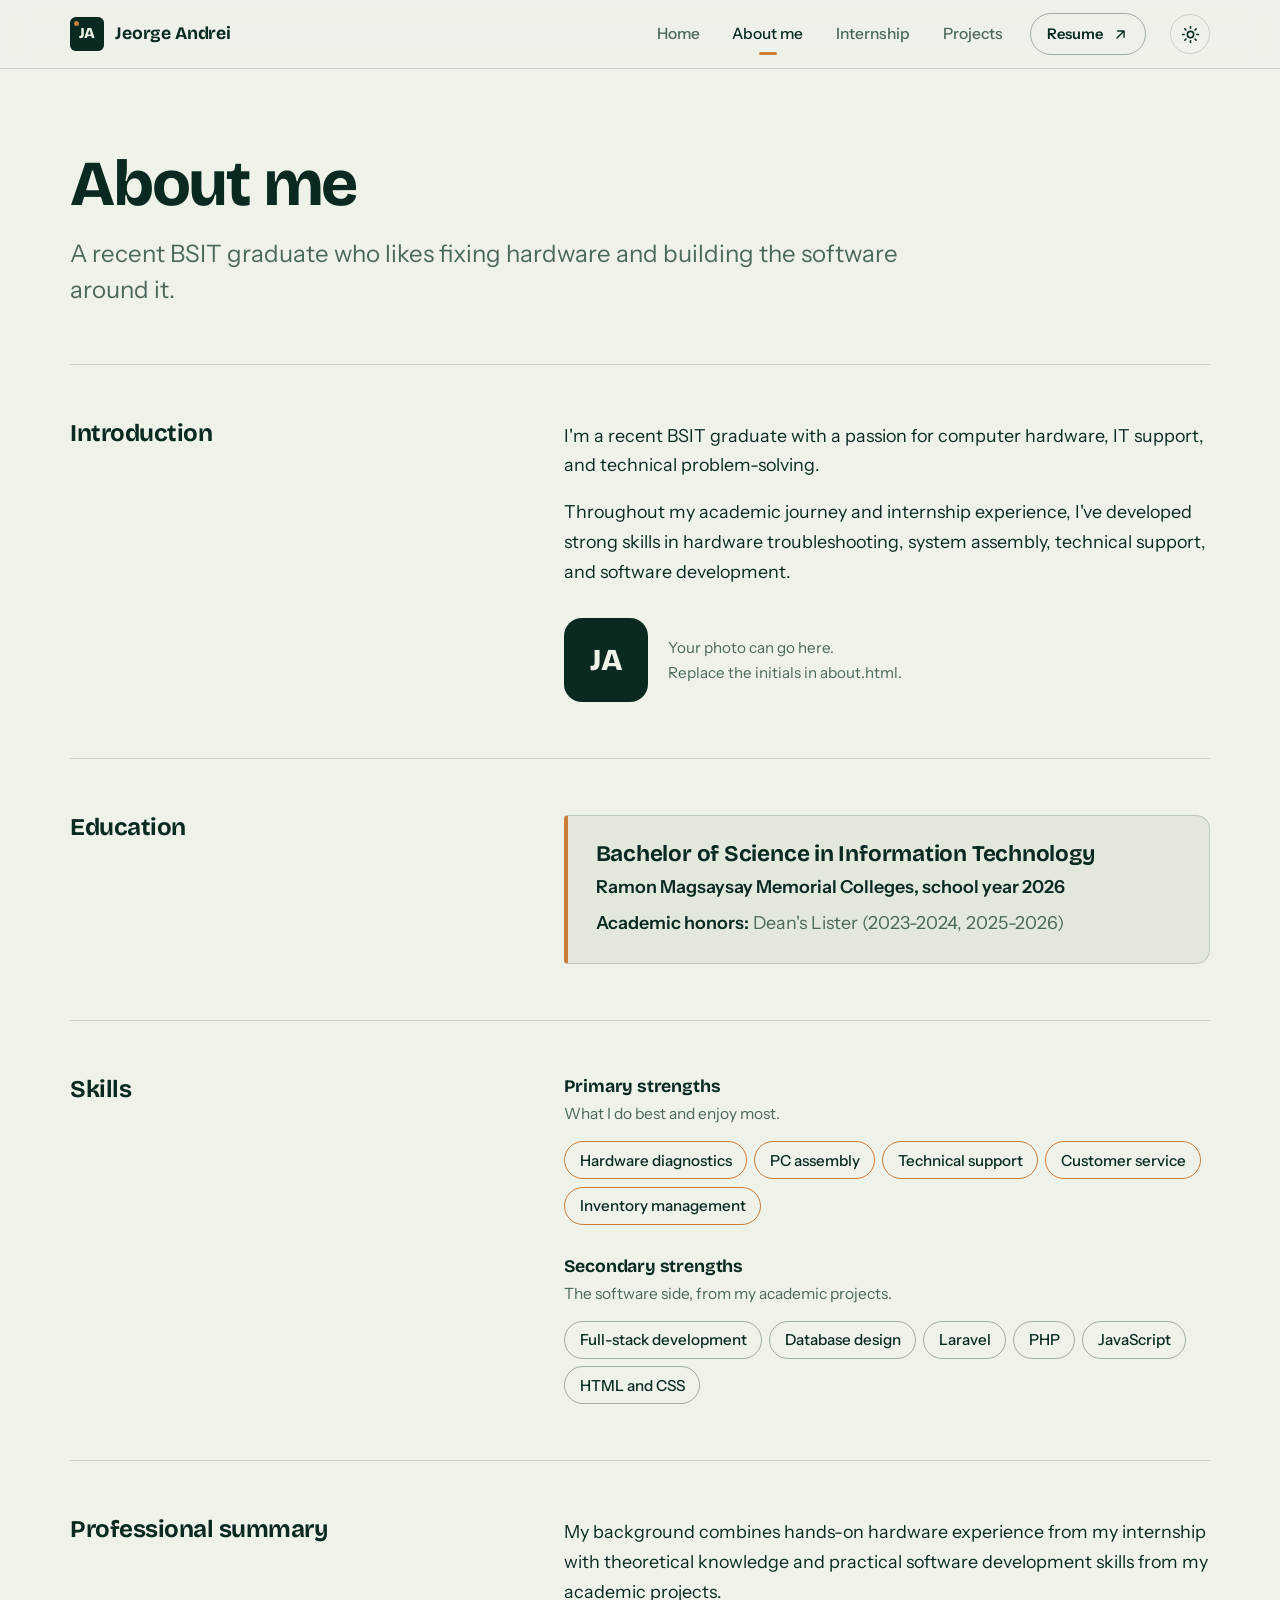
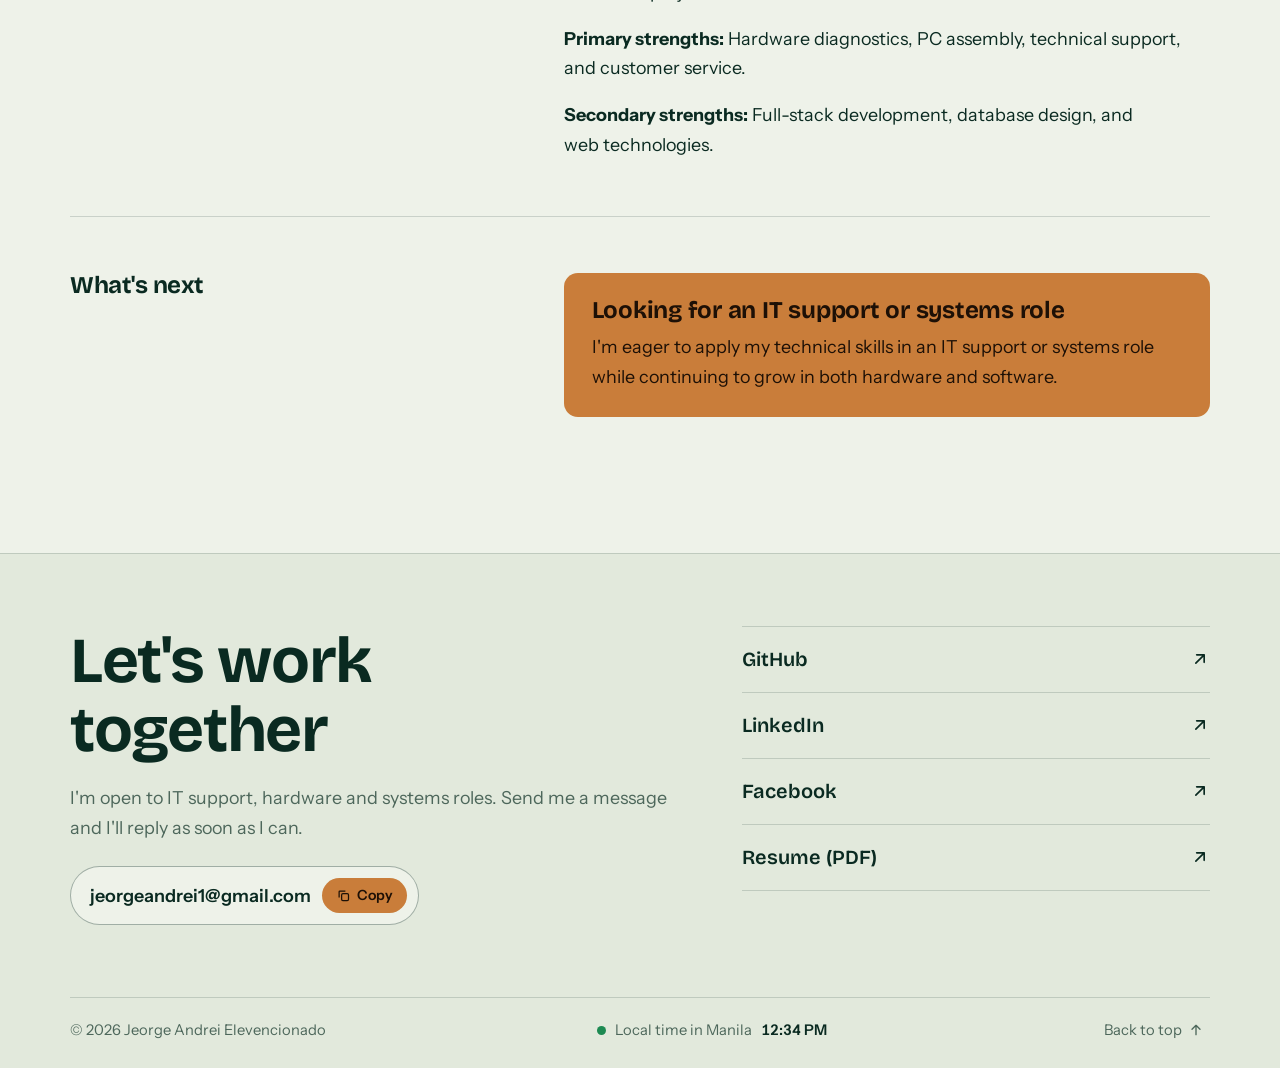
==== about.html @ d183cf79 "added contents and informations" ====
<!DOCTYPE html>
<html lang="en" data-theme="dark">
<head>
<meta charset="UTF-8">
<meta name="viewport" content="width=device-width, initial-scale=1.0">
<title>About me | Jeorge Andrei</title>
<meta name="description" content="About Jeorge Andrei: BSIT graduate, education, skills and what I am looking for next.">
<meta name="theme-color" content="#071f18">
<link rel="icon" type="image/webp" href="images/kise-pageicon.webp">
<link rel="preload" href="fonts/bricolage.woff2" as="font" type="font/woff2" crossorigin>
<link rel="preload" href="fonts/instrument.woff2" as="font" type="font/woff2" crossorigin>
<link rel="stylesheet" href="styles.css">
<script>
  /* Set the theme before first paint so there is no flash */
  (function () {
    var t = null;
    try { t = localStorage.getItem('theme'); } catch (e) {}
    if (!t) t = matchMedia('(prefers-color-scheme: light)').matches ? 'light' : 'dark';
    document.documentElement.dataset.theme = t;
    document.documentElement.classList.add('js');
  })();
</script>
</head>
<body>
<a class="skip-link" href="#main">Skip to content</a>
<svg width="0" height="0" style="position:absolute" aria-hidden="true" focusable="false"><defs>
<symbol id="i-arrow" viewBox="0 0 24 24" fill="none" stroke="currentColor" stroke-width="2" stroke-linecap="round" stroke-linejoin="round"><path d="M5 12h14M13 6l6 6-6 6"/></symbol>
<symbol id="i-close" viewBox="0 0 24 24" fill="none" stroke="currentColor" stroke-width="2" stroke-linecap="round"><path d="M6 6l12 12M18 6L6 18"/></symbol>
<symbol id="i-sun" viewBox="0 0 24 24" fill="none" stroke="currentColor" stroke-width="2" stroke-linecap="round"><circle cx="12" cy="12" r="4"/><path d="M12 2v2M12 20v2M2 12h2M20 12h2M4.9 4.9l1.4 1.4M17.7 17.7l1.4 1.4M4.9 19.1l1.4-1.4M17.7 6.3l1.4-1.4"/></symbol>
<symbol id="i-moon" viewBox="0 0 24 24" fill="none" stroke="currentColor" stroke-width="2" stroke-linecap="round" stroke-linejoin="round"><path d="M20 14.5A8 8 0 0 1 9.5 4a8 8 0 1 0 10.5 10.5z"/></symbol>
<symbol id="i-menu" viewBox="0 0 24 24" fill="none" stroke="currentColor" stroke-width="2" stroke-linecap="round"><path d="M4 8h16M4 16h16"/></symbol>
<symbol id="i-play" viewBox="0 0 24 24"><path d="M8 5v14l11-7z" fill="currentColor"/></symbol>
<symbol id="i-camera" viewBox="0 0 24 24" fill="none" stroke="currentColor" stroke-width="2" stroke-linejoin="round"><path d="M4 8h3l2-3h6l2 3h3v11H4z"/><circle cx="12" cy="13.5" r="3.5"/></symbol>
<symbol id="i-pen" viewBox="0 0 24 24" fill="none" stroke="currentColor" stroke-width="2" stroke-linecap="round" stroke-linejoin="round"><path d="M4 20l1-4L16 5l3 3L8 19z"/><path d="M14 7l3 3"/></symbol>
<symbol id="i-shapes" viewBox="0 0 24 24" fill="none" stroke="currentColor" stroke-width="2" stroke-linejoin="round"><rect x="3" y="3" width="8" height="8" rx="1"/><circle cx="17" cy="7" r="4"/><path d="M12 21l4.5-8 4.5 8z"/></symbol>
<symbol id="i-copy" viewBox="0 0 24 24" fill="none" stroke="currentColor" stroke-width="2" stroke-linejoin="round"><rect x="9" y="9" width="11" height="11" rx="2"/><path d="M5 15V6a1 1 0 0 1 1-1h9"/></symbol>
<symbol id="i-info" viewBox="0 0 24 24" fill="none" stroke="currentColor" stroke-width="2" stroke-linecap="round"><circle cx="12" cy="12" r="9"/><path d="M12 11v5M12 8h.01"/></symbol>
<symbol id="i-ext" viewBox="0 0 24 24" fill="none" stroke="currentColor" stroke-width="2" stroke-linecap="round" stroke-linejoin="round"><path d="M7 17L17 7M8 7h9v9"/></symbol>
</defs></svg>
<header class="site-header">
  <div class="wrap">
    <a class="brand" href="index.php" aria-label="Jeorge Andrei, home"><span class="brand-mark">JA</span><span>Jeorge Andrei</span></a>
    <nav class="nav" id="site-nav" aria-label="Main">
      <a href="index.php">Home</a><a href="about.html" aria-current="page">About me</a><a href="internship.html">Internship</a><a href="projects.html">Projects</a>
      <a class="btn btn-ghost btn-sm" href="ELEVENCIONADO_JEORGE_ANDREI_RESUME.pdf" target="_blank" rel="noopener">Resume <svg class="i" aria-hidden="true"><use href="#i-ext"/></svg></a>
    </nav>
    <div class="header-tools">
      <button class="icon-btn theme-toggle" type="button" aria-label="Switch theme"><svg class="i i-sun" aria-hidden="true"><use href="#i-sun"/></svg><svg class="i i-moon" aria-hidden="true"><use href="#i-moon"/></svg></button>
      <button class="icon-btn menu-toggle" type="button" aria-expanded="false" aria-controls="site-nav" aria-label="Open menu"><svg class="i" aria-hidden="true"><use href="#i-menu"/></svg></button>
    </div>
  </div>
  <div class="progress" aria-hidden="true"></div>
</header>
<main id="main">
<section class="page-head"><div class="wrap">
  <h1>About me</h1>
  <p class="lede">A recent BSIT graduate who likes fixing hardware and building the software around it.</p>
</div></section>
<div class="wrap">
  <section class="split">
    <h2>Introduction</h2>
    <div class="prose">
      <p>I'm a recent BSIT graduate with a passion for computer hardware, IT support, and technical problem-solving.</p>
      <p>Throughout my academic journey and internship experience, I've developed strong skills in hardware troubleshooting, system assembly, technical support, and software development.</p>
      <div class="avatar-row">
        <!-- TODO: add your photo: put it in images/ and replace the JA with <img src="images/your-photo.jpg" alt="Jeorge Andrei"> -->
        <div class="avatar" aria-hidden="true">JA</div>
        <p>Your photo can go here.<br>Replace the initials in about.html.</p>
      </div>
    </div>
  </section>
  <section class="split">
    <h2>Education</h2>
    <div class="edu" data-reveal>
      <h3>Bachelor of Science in Information Technology</h3>
      <p class="where">Ramon Magsaysay Memorial Colleges, school year 2026</p>
      <p class="honors"><strong>Academic honors:</strong> Dean's Lister (2023-2024, 2025-2026)</p>
    </div>
  </section>
  <section class="split">
    <h2>Skills</h2>
    <div class="skill-groups">
      <div class="skill-group primary"><h3>Primary strengths</h3><p>What I do best and enjoy most.</p><div class="tags"><span class="tag">Hardware diagnostics</span><span class="tag">PC assembly</span><span class="tag">Technical support</span><span class="tag">Customer service</span><span class="tag">Inventory management</span></div></div>
      <div class="skill-group"><h3>Secondary strengths</h3><p>The software side, from my academic projects.</p><div class="tags"><span class="tag">Full-stack development</span><span class="tag">Database design</span><span class="tag">Laravel</span><span class="tag">PHP</span><span class="tag">JavaScript</span><span class="tag">HTML and CSS</span></div></div>
    </div>
  </section>
  <section class="split">
    <h2>Professional summary</h2>
    <div class="prose">
      <p>My background combines hands-on hardware experience from my internship with theoretical knowledge and practical software development skills from my academic projects.</p>
      <p><strong>Primary strengths:</strong> Hardware diagnostics, PC assembly, technical support, and customer service.</p>
      <p><strong>Secondary strengths:</strong> Full-stack development, database design, and web technologies.</p>
    </div>
  </section>
  <section class="split">
    <h2>What's next</h2>
    <div class="looking" data-reveal>
      <h3>Looking for an IT support or systems role</h3>
      <p>I'm eager to apply my technical skills in an IT support or systems role while continuing to grow in both hardware and software.</p>
    </div>
  </section>
</div>
</main>
<footer class="site-footer">
  <div class="wrap">
    <div class="footer-main">
      <div>
        <h2>Let's work together</h2>
        <p>I'm open to IT support, hardware and systems roles. Send me a message and I'll reply as soon as I can.</p>
        <div class="email-row">
          <!-- TODO: replace both copies of the email below with your real address -->
          <span class="email-chip"><a href="mailto:jeorgeandrei1@gmail.com" style="text-decoration:none">jeorgeandrei1@gmail.com</a>
            <button type="button" data-copy="your.email@example.com" aria-label="Copy email address"><svg class="i" aria-hidden="true"><use href="#i-copy"/></svg><span>Copy</span></button></span>
        </div>
      </div>
      <div class="footer-links">
        <!-- TODO: replace each # with your real profile link -->
        <a href="https://github.com/esik11/" target="_blank" rel="noopener">GitHub <svg class="i" aria-hidden="true"><use href="#i-ext"/></svg></a>
        <a href="https://www.linkedin.com/" target="_blank" rel="noopener">LinkedIn <svg class="i" aria-hidden="true"><use href="#i-ext"/></svg></a>
        <a href="https://www.facebook.com/jeorge666/" target="_blank" rel="noopener">Facebook <svg class="i" aria-hidden="true"><use href="#i-ext"/></svg></a>
        <a href="ELEVENCIONADO_JEORGE_ANDREI_RESUME.pdf" target="_blank" rel="noopener">Resume (PDF) <svg class="i" aria-hidden="true"><use href="#i-ext"/></svg></a>
      </div>
    </div>
    <div class="footer-bar">
      <span>&copy; 2026 Jeorge Andrei Elevencionado</span>
      <span class="clock"><span class="pulse" aria-hidden="true"></span>Local time in Manila <b data-clock>--:--</b></span>
      <button class="to-top" type="button" data-to-top>Back to top <svg class="i" aria-hidden="true"><use href="#i-arrow"/></svg></button>
    </div>
  </div>
</footer>
<button class="icon-btn fab" type="button" data-to-top aria-label="Back to top"><svg class="i" aria-hidden="true"><use href="#i-arrow"/></svg></button>
<script src="script.js"></script>
</body>
</html>
---- styles.css ----
/* ==========================================================================
   Jeorge Andrei — Portfolio
   Theme: a circuit board. Solder-mask green, copper traces, silkscreen white.
   Edit the colors in the :root blocks below to re-skin the whole site.
   ========================================================================== */

@font-face {
  font-family: "Bricolage";
  src: url("fonts/bricolage.woff2") format("woff2");
  font-weight: 200 800;
  font-display: swap;
}
@font-face {
  font-family: "Instrument";
  src: url("fonts/instrument.woff2") format("woff2");
  font-weight: 400 700;
  font-style: normal;
  font-display: swap;
}
@font-face {
  font-family: "Instrument";
  src: url("fonts/instrument-italic.woff2") format("woff2");
  font-weight: 400 700;
  font-style: italic;
  font-display: swap;
}

/* ---------- Tokens ---------- */
:root {
  /* Dark board (default) */
  --bg: #071f18;
  --bg-2: #0c2b22;
  --bg-3: #113628;
  --ink: #edf1e8;
  --muted: #9bb3a6;
  --line: rgba(237, 241, 232, 0.14);
  --line-strong: rgba(237, 241, 232, 0.28);
  --copper: #e39a58;          /* accent fills, borders, big text */
  --copper-text: #efab72;     /* accent used as small text */
  --copper-ink: #1d1006;      /* text on top of copper */
  --trace: #2c7a60;
  --chip: #031610;
  --chip-ink: #edf1e8;
  --ok: #6fe3a0;
  --shadow: 0 24px 60px -24px rgba(0, 0, 0, 0.6);

  --font-display: "Bricolage", "Avenir Next", "Segoe UI", system-ui, sans-serif;
  --font-body: "Instrument", "Avenir Next", "Segoe UI", system-ui, sans-serif;

  --step--1: clamp(0.82rem, 0.8rem + 0.1vw, 0.9rem);
  --step-0: clamp(1.02rem, 1rem + 0.15vw, 1.12rem);
  --step-1: clamp(1.25rem, 1.15rem + 0.5vw, 1.5rem);
  --step-2: clamp(1.7rem, 1.4rem + 1.4vw, 2.6rem);
  --step-3: clamp(2.2rem, 1.6rem + 3vw, 4rem);
  --step-4: clamp(2.8rem, 1.6rem + 5.6vw, 5.8rem);

  --wrap: 1140px;
  --gutter: clamp(1.1rem, 4vw, 2rem);
  --header-h: 68px;
  color-scheme: dark;
}

:root[data-theme="light"] {
  --bg: #eef2e9;
  --bg-2: #e2e9dc;
  --bg-3: #d5dfcd;
  --ink: #0a2a21;
  --muted: #4d675b;
  --line: rgba(10, 42, 33, 0.16);
  --line-strong: rgba(10, 42, 33, 0.34);
  --copper: #c97d3a;
  --copper-text: #96521a;
  --copper-ink: #1d1006;
  --trace: #7ba693;
  --chip: #0a2a21;
  --chip-ink: #eef2e9;
  --ok: #1d8a52;
  --shadow: 0 24px 50px -28px rgba(10, 42, 33, 0.45);
  color-scheme: light;
}

/* ---------- Base ---------- */
*, *::before, *::after { box-sizing: border-box; }
* { margin: 0; }
html { scroll-behavior: smooth; scroll-padding-top: calc(var(--header-h) + 56px); -webkit-text-size-adjust: 100%; }
body {
  font-family: var(--font-body);
  font-size: var(--step-0);
  line-height: 1.65;
  color: var(--ink);
  background: var(--bg);
  min-height: 100vh;
  display: flex;
  flex-direction: column;
  overflow-x: hidden;
  text-rendering: optimizeLegibility;
}
main { flex: 1; }
img, svg { display: block; max-width: 100%; }
a { color: inherit; }
button { font: inherit; color: inherit; cursor: pointer; }
ul { padding: 0; list-style: none; }
::selection { background: var(--copper); color: var(--copper-ink); }

:focus-visible { outline: 2px solid var(--copper); outline-offset: 3px; border-radius: 4px; }

.skip-link {
  position: absolute; left: 1rem; top: -4rem; z-index: 200;
  background: var(--copper); color: var(--copper-ink);
  padding: 0.6rem 1rem; border-radius: 6px; font-weight: 600; text-decoration: none;
  transition: top 0.2s;
}
.skip-link:focus { top: 1rem; }

.wrap { width: min(100% - 2 * var(--gutter), var(--wrap)); margin-inline: auto; }

h1, h2, h3, h4 { font-family: var(--font-display); line-height: 1.08; letter-spacing: -0.02em; font-weight: 700; text-wrap: balance; }
h1 { font-size: var(--step-4); letter-spacing: -0.035em; font-weight: 750; }
h2 { font-size: var(--step-2); }
h3 { font-size: var(--step-1); letter-spacing: -0.01em; }
p { text-wrap: pretty; max-width: 66ch; }
.muted { color: var(--muted); }
.lede { font-size: var(--step-1); line-height: 1.5; color: var(--ink); max-width: 36em; }

/* Cross-page transitions (supported browsers only; others just navigate) */
@view-transition { navigation: auto; }
::view-transition-old(root) { animation: 180ms ease-out both vt-out; }
::view-transition-new(root) { animation: 280ms ease-out both vt-in; }
@keyframes vt-out { to { opacity: 0; } }
@keyframes vt-in { from { opacity: 0; } }

/* ---------- Header ---------- */
.site-header {
  position: sticky; top: 0; z-index: 100;
  background: color-mix(in srgb, var(--bg) 86%, transparent);
  backdrop-filter: blur(14px) saturate(1.2);
  -webkit-backdrop-filter: blur(14px) saturate(1.2);
  border-bottom: 1px solid var(--line);
}
.site-header .wrap { display: flex; align-items: center; gap: 1.5rem; height: var(--header-h); }

.brand { display: flex; align-items: center; gap: 0.7rem; text-decoration: none; font-family: var(--font-display); font-weight: 700; font-size: 1.1rem; letter-spacing: -0.01em; }
.brand-mark {
  width: 34px; height: 34px; display: grid; place-items: center;
  background: var(--chip); color: var(--chip-ink);
  border-radius: 6px; font-size: 0.95rem; font-weight: 800; position: relative;
  box-shadow: inset 0 0 0 1px var(--line-strong);
}
.brand-mark::before { /* pin-1 marker */
  content: ""; position: absolute; top: 4px; left: 4px; width: 5px; height: 5px; border-radius: 50%; background: var(--copper);
}

.nav { margin-left: auto; display: flex; align-items: center; gap: 0.35rem; }
.nav a:not(.btn) {
  position: relative; text-decoration: none; padding: 0.5rem 0.85rem; border-radius: 999px;
  font-size: 0.97rem; font-weight: 500; color: var(--muted); transition: color 0.2s, background 0.2s;
}
.nav a:not(.btn):hover { color: var(--ink); background: var(--bg-2); }
.nav a[aria-current="page"] { color: var(--ink); }
.nav a[aria-current="page"]::before {
  content: ""; position: absolute; left: 50%; bottom: 0; width: 18px; height: 3px; transform: translateX(-50%);
  background: var(--copper); border-radius: 3px;
}
.nav .btn { margin-left: 0.5rem; }

.header-tools { display: flex; align-items: center; gap: 0.4rem; }
.icon-btn {
  width: 40px; height: 40px; display: grid; place-items: center;
  background: transparent; border: 1px solid var(--line); border-radius: 50%;
  transition: border-color 0.2s, background 0.2s;
}
.icon-btn:hover { border-color: var(--copper); background: var(--bg-2); }
.icon-btn svg { width: 19px; height: 19px; }
.theme-toggle .i-sun { display: none; }
:root[data-theme="light"] .theme-toggle .i-sun { display: block; }
:root[data-theme="light"] .theme-toggle .i-moon { display: none; }
.menu-toggle { display: none; }

.progress {
  position: absolute; left: 0; bottom: -1px; height: 2px; width: 100%;
  background: var(--copper); transform-origin: left; transform: scaleX(0);
}

/* ---------- Buttons ---------- */
.btn {
  display: inline-flex; align-items: center; justify-content: center; gap: 0.55rem;
  padding: 0.8rem 1.35rem; border-radius: 999px; text-decoration: none;
  font-weight: 600; font-size: 0.98rem; border: 1px solid transparent;
  transition: transform 0.2s, background 0.2s, color 0.2s, border-color 0.2s;
  position: relative; overflow: hidden;
}
.btn svg { width: 17px; height: 17px; transition: transform 0.25s; }
.btn:hover svg.i-go { transform: translateX(3px); }
.btn-primary { background: var(--copper); color: var(--copper-ink); }
.btn-primary:hover { background: color-mix(in srgb, var(--copper) 86%, white); transform: translateY(-2px); }
.btn-ghost { border-color: var(--line-strong); background: transparent; }
.btn-ghost:hover { border-color: var(--copper); background: var(--bg-2); transform: translateY(-2px); }
.btn-sm { padding: 0.5rem 1rem; font-size: 0.92rem; }
.btn .ripple { position: absolute; border-radius: 50%; background: currentColor; opacity: 0.25; transform: scale(0); animation: ripple 0.6s ease-out; pointer-events: none; }
@keyframes ripple { to { transform: scale(4); opacity: 0; } }

/* ---------- Tags / chips ---------- */
.tags { display: flex; flex-wrap: wrap; gap: 0.45rem; }
.tag {
  font-size: 0.85rem; font-weight: 500; padding: 0.22rem 0.7rem; border-radius: 999px;
  border: 1px solid var(--line-strong); color: var(--ink); background: transparent;
}

/* ---------- Hero ---------- */
.hero { padding: clamp(2.5rem, 7vw, 5.5rem) 0 clamp(2rem, 5vw, 3.5rem); position: relative; }
.hero .wrap { display: grid; grid-template-columns: minmax(0, 1.08fr) minmax(0, 1fr); gap: clamp(1.5rem, 4vw, 4rem); align-items: center; }
.status {
  display: inline-flex; align-items: center; gap: 0.6rem; padding: 0.35rem 0.9rem 0.35rem 0.7rem;
  border: 1px solid var(--line-strong); border-radius: 999px; font-size: 0.92rem; margin-bottom: 1.6rem;
}
.pulse { width: 9px; height: 9px; border-radius: 50%; background: var(--ok); position: relative; }
.pulse::after { content: ""; position: absolute; inset: -5px; border-radius: 50%; border: 2px solid var(--ok); opacity: 0; animation: pulse 2.2s ease-out infinite; }
@keyframes pulse { 0% { transform: scale(0.4); opacity: 0.9; } 100% { transform: scale(1.3); opacity: 0; } }

.hero h1 { margin-bottom: 1.4rem; }
.hero h1 .soft { color: var(--muted); }
.hero .lede { margin-bottom: 2rem; }
.hero-actions { display: flex; flex-wrap: wrap; gap: 0.75rem; }

/* Board illustration */
.board { position: relative; }
.board svg { width: 100%; height: auto; overflow: visible; }
.board .trace { fill: none; stroke: var(--trace); stroke-width: 2.5; stroke-linecap: round; stroke-linejoin: round; }
.board .trace.live { stroke: var(--copper); stroke-width: 2.5; stroke-dasharray: 1; stroke-dashoffset: 1; animation: draw 1.4s cubic-bezier(.6,.05,.2,1) forwards; }
.board .trace.dim { opacity: 0.55; stroke-dasharray: 1; stroke-dashoffset: 1; animation: draw 1.6s ease-out 0.3s forwards; }
.board .via { fill: var(--bg); stroke: var(--copper); stroke-width: 2.5; }
.board .via.dim { stroke: var(--trace); }
.board .pad rect { fill: var(--bg-2); stroke: var(--copper); stroke-width: 1.5; }
.board .pad text { fill: var(--ink); font-family: var(--font-body); font-size: 17px; font-weight: 600; }
.board .pad { opacity: 0; animation: pop 0.5s ease-out forwards; }
.board .chip-body { fill: var(--chip); stroke: var(--line-strong); stroke-width: 1.5; }
.board .chip-pin { fill: var(--trace); }
.board .chip-text { fill: var(--chip-ink); font-family: var(--font-display); font-weight: 800; font-size: 46px; letter-spacing: -0.03em; }
.board .chip-sub { fill: var(--chip-ink); opacity: 0.65; font-family: var(--font-body); font-size: 14px; font-weight: 500; }
.board .chip-dot { fill: var(--copper); }
.board .signal { fill: var(--copper-text); opacity: 0; animation: fade-in 0.3s ease 1.8s forwards; }
.board .chip { opacity: 0; animation: pop 0.6s ease-out 0.1s forwards; transform-origin: 260px 235px; }
@keyframes draw { to { stroke-dashoffset: 0; } }
@keyframes pop { from { opacity: 0; transform: scale(0.92); } to { opacity: 1; transform: none; } }
@keyframes fade-in { to { opacity: 1; } }

/* Hero load sequence: the one orchestrated moment */
.hero .rise { opacity: 0; transform: translateY(16px); animation: rise 0.7s cubic-bezier(.2,.7,.2,1) forwards; }
.hero .rise:nth-child(1) { animation-delay: 0.05s; }
.hero .rise:nth-child(2) { animation-delay: 0.15s; }
.hero .rise:nth-child(3) { animation-delay: 0.28s; }
.hero .rise:nth-child(4) { animation-delay: 0.4s; }
@keyframes rise { to { opacity: 1; transform: none; } }

/* ---------- Stats strip ---------- */
.strip { border-block: 1px solid var(--line); }
.strip ul { display: grid; grid-template-columns: repeat(4, 1fr); }
.strip li { padding: 1.6rem 1.4rem; border-left: 1px solid var(--line); display: flex; flex-direction: column; gap: 0.2rem; }
.strip li:first-child { border-left: 0; padding-left: 0; }
.strip .num { font-family: var(--font-display); font-size: var(--step-3); font-weight: 750; letter-spacing: -0.04em; line-height: 1; font-variant-numeric: tabular-nums; }
.strip .num small { font-size: 0.5em; color: var(--copper-text); margin-left: 0.05em; }
.strip .label { color: var(--muted); font-size: 0.95rem; max-width: 18ch; line-height: 1.35; }

/* ---------- Marquee ---------- */
.marquee { overflow: hidden; border-bottom: 1px solid var(--line); padding: 1.05rem 0; mask-image: linear-gradient(90deg, transparent, #000 8%, #000 92%, transparent); -webkit-mask-image: linear-gradient(90deg, transparent, #000 8%, #000 92%, transparent); }
.marquee-track { display: flex; width: max-content; animation: marquee 38s linear infinite; }
.marquee:hover .marquee-track { animation-play-state: paused; }
.marquee ul { display: flex; align-items: center; flex-shrink: 0; }
.marquee li { display: flex; align-items: center; font-family: var(--font-display); font-size: 1.35rem; font-weight: 600; letter-spacing: -0.01em; white-space: nowrap; color: var(--muted); }
.marquee li::after { content: ""; width: 8px; height: 8px; margin: 0 1.6rem; background: var(--copper); border-radius: 2px; transform: rotate(45deg); }
@keyframes marquee { to { transform: translateX(-50%); } }

/* ---------- Sections ---------- */
.section { padding: clamp(3.5rem, 8vw, 6.5rem) 0; }
.section + .section { padding-top: 0; }
.section-head { display: flex; align-items: end; justify-content: space-between; gap: 1.5rem; margin-bottom: clamp(1.8rem, 4vw, 3rem); flex-wrap: wrap; }
.section-head p { color: var(--muted); margin-top: 0.7rem; }
.link-arrow { display: inline-flex; align-items: center; gap: 0.45rem; font-weight: 600; text-decoration: none; color: var(--copper-text); padding-bottom: 2px; border-bottom: 1px solid transparent; transition: border-color 0.2s, gap 0.2s; }
.link-arrow:hover { border-color: currentColor; gap: 0.7rem; }
.link-arrow svg { width: 16px; height: 16px; }

/* ---------- Screen frame (monitor) ---------- */
.screen {
  --mx: 50%; --my: 50%;
  position: relative; border: 1px solid var(--line-strong); border-radius: 12px; overflow: hidden;
  background: var(--chip); box-shadow: var(--shadow);
  transition: transform 0.35s cubic-bezier(.2,.7,.2,1), border-color 0.3s;
}
.screen-bar { display: flex; gap: 6px; padding: 0.55rem 0.8rem; background: var(--bg-3); border-bottom: 1px solid var(--line); }
.screen-bar i { width: 9px; height: 9px; border-radius: 50%; background: var(--line-strong); }
.screen img { width: 100%; height: auto; aspect-ratio: 16 / 8.2; object-fit: cover; object-position: top; }
.screen::after { /* follows the pointer */
  content: ""; position: absolute; inset: 0; pointer-events: none; opacity: 0; transition: opacity 0.3s;
  background: radial-gradient(360px circle at var(--mx) var(--my), color-mix(in srgb, var(--copper) 28%, transparent), transparent 60%);
}
.screen:hover::after { opacity: 1; }
a:hover > .screen, .screen:hover { border-color: var(--copper); }

/* ---------- Work rows ---------- */
.work { display: grid; grid-template-columns: minmax(0, 1.25fr) minmax(0, 1fr); gap: clamp(1.5rem, 4vw, 3.5rem); align-items: center; }
.work + .work { margin-top: clamp(3rem, 7vw, 5.5rem); }
.work:nth-child(even) .screen-link { order: 2; }
.work .screen-link { display: block; text-decoration: none; }
.work:hover .screen { transform: translateY(-6px); }
.work-logo { width: 52px; height: 52px; border-radius: 12px; object-fit: cover; margin-bottom: 1.1rem; border: 1px solid var(--line-strong); background: #fff; }
.work h3 { font-size: var(--step-2); margin-bottom: 0.9rem; }
.work h3 a { text-decoration: none; }
.work p { color: var(--muted); margin-bottom: 1.2rem; }
.work .tags { margin-bottom: 1.5rem; }
.work .kind { font-size: 0.92rem; color: var(--copper-text); font-weight: 600; margin-bottom: 0.6rem; }
.work-actions { display: flex; gap: 1.4rem; flex-wrap: wrap; align-items: center; }

/* ---------- Side projects ---------- */
.notice {
  display: flex; gap: 0.8rem; align-items: flex-start; padding: 0.9rem 1.1rem; margin-bottom: 1.8rem;
  border: 1px dashed var(--copper); border-radius: 10px; color: var(--ink); font-size: 0.95rem; background: color-mix(in srgb, var(--copper) 9%, transparent);
}
.notice svg { width: 20px; height: 20px; flex: none; color: var(--copper-text); margin-top: 2px; }
.notice p { max-width: none; }

.filters { display: flex; flex-wrap: wrap; gap: 0.5rem; margin-bottom: 1.8rem; }
.filter {
  padding: 0.45rem 1.05rem; border-radius: 999px; border: 1px solid var(--line-strong); background: transparent; font-weight: 500; font-size: 0.95rem;
  transition: background 0.2s, color 0.2s, border-color 0.2s;
}
.filter:hover { border-color: var(--copper); }
.filter[aria-pressed="true"] { background: var(--ink); color: var(--bg); border-color: var(--ink); }

.side-grid { display: grid; grid-template-columns: repeat(3, minmax(0, 1fr)); gap: 1.4rem; }
.side-card {
  display: flex; flex-direction: column; text-decoration: none; border: 1px solid var(--line); border-radius: 14px; overflow: hidden; background: var(--bg-2);
  transition: transform 0.3s cubic-bezier(.2,.7,.2,1), border-color 0.3s, opacity 0.25s;
}
.side-card:hover { transform: translateY(-5px); border-color: var(--copper); }
.side-card.is-leaving { opacity: 0; transform: scale(0.97); }
.side-card[hidden] { display: none; }
.side-card.featured { grid-column: span 2; flex-direction: row; }
.side-card.featured .thumb { flex: 1.15; aspect-ratio: auto; min-height: 260px; }
.side-card.featured .side-body { flex: 1; justify-content: center; }
.thumb {
  position: relative; aspect-ratio: 16 / 10; display: grid; place-items: center; overflow: hidden;
  background:
    repeating-linear-gradient(135deg, transparent 0 14px, color-mix(in srgb, var(--ink) 5%, transparent) 14px 15px),
    linear-gradient(140deg, var(--bg-3), var(--bg-2));
}
.thumb img { position: absolute; inset: 0; width: 100%; height: 100%; object-fit: cover; }
.thumb .glyph {
  width: 64px; height: 64px; border-radius: 50%; display: grid; place-items: center;
  background: var(--copper); color: var(--copper-ink); transition: transform 0.3s;
}
.side-card:hover .glyph { transform: scale(1.12); }
.thumb .glyph svg { width: 28px; height: 28px; }
.thumb .platform { position: absolute; left: 0.8rem; top: 0.8rem; font-size: 0.82rem; font-weight: 600; padding: 0.2rem 0.65rem; border-radius: 999px; background: var(--chip); color: var(--chip-ink); }
.thumb .duration { position: absolute; right: 0.8rem; bottom: 0.8rem; font-size: 0.82rem; font-weight: 600; padding: 0.15rem 0.5rem; border-radius: 6px; background: rgba(0,0,0,0.7); color: #fff; font-variant-numeric: tabular-nums; }
.side-body { display: flex; flex-direction: column; gap: 0.55rem; padding: 1.25rem 1.3rem 1.4rem; flex: 1; }
.side-body h3 { font-size: 1.22rem; }
.side-body p { color: var(--muted); font-size: 0.96rem; line-height: 1.55; }
.side-meta { display: flex; justify-content: space-between; align-items: center; gap: 1rem; margin-top: auto; padding-top: 0.8rem; font-size: 0.9rem; color: var(--muted); }
.side-meta .go { color: var(--copper-text); font-weight: 600; display: inline-flex; align-items: center; gap: 0.35rem; }
.side-meta svg { width: 15px; height: 15px; }
.empty-note { display: none; color: var(--muted); padding: 2rem 0; }

/* ---------- Sub navigation (projects tabs) ---------- */
.subnav { position: sticky; top: var(--header-h); z-index: 50; background: color-mix(in srgb, var(--bg) 90%, transparent); backdrop-filter: blur(12px); -webkit-backdrop-filter: blur(12px); border-bottom: 1px solid var(--line); }
.subnav .wrap { display: flex; gap: 0.3rem; overflow-x: auto; scrollbar-width: none; }
.subnav .wrap::-webkit-scrollbar { display: none; }
.subnav a { position: relative; padding: 0.95rem 1rem; text-decoration: none; color: var(--muted); font-weight: 600; font-size: 0.97rem; white-space: nowrap; transition: color 0.2s; }
.subnav a:hover, .subnav a.is-active, .subnav a[aria-current="page"] { color: var(--ink); }
.subnav a.is-active::after, .subnav a[aria-current="page"]::after { content: ""; position: absolute; left: 1rem; right: 1rem; bottom: -1px; height: 3px; background: var(--copper); border-radius: 3px 3px 0 0; }

/* ---------- Page header ---------- */
.page-head { padding: clamp(2.6rem, 7vw, 5rem) 0 clamp(2rem, 5vw, 3.5rem); }
.page-head h1 { font-size: var(--step-3); margin-bottom: 1.1rem; }
.page-head .lede { color: var(--muted); }
.crumb { display: inline-flex; align-items: center; gap: 0.4rem; text-decoration: none; color: var(--muted); font-weight: 500; font-size: 0.95rem; margin-bottom: 1.6rem; transition: color 0.2s, gap 0.2s; }
.crumb:hover { color: var(--ink); gap: 0.65rem; }
.crumb svg { width: 16px; height: 16px; transform: rotate(180deg); }

/* ---------- About ---------- */
.split { display: grid; grid-template-columns: minmax(0, 0.8fr) minmax(0, 1.2fr); gap: clamp(1.5rem, 5vw, 5rem); padding-block: clamp(2rem, 5vw, 3.5rem); border-top: 1px solid var(--line); }
.split > h2 { font-size: var(--step-1); position: sticky; top: calc(var(--header-h) + 1.5rem); align-self: start; }
.prose p + p { margin-top: 1.1rem; }
.prose p { max-width: 62ch; }
.avatar-row { display: flex; align-items: center; gap: 1.2rem; margin-top: 2rem; }
.avatar { width: 84px; height: 84px; border-radius: 18px; display: grid; place-items: center; background: var(--chip); color: var(--chip-ink); font-family: var(--font-display); font-weight: 800; font-size: 1.9rem; position: relative; border: 1px solid var(--line-strong); overflow: hidden; }
.avatar img { position: absolute; inset: 0; width: 100%; height: 100%; object-fit: cover; }
.avatar-row p { color: var(--muted); font-size: 0.95rem; }

.edu { display: grid; gap: 0.4rem; padding: 1.6rem 1.7rem; border: 1px solid var(--line); border-left: 4px solid var(--copper); border-radius: 4px 14px 14px 4px; background: var(--bg-2); }
.edu h3 { font-size: 1.4rem; }
.edu .where { font-weight: 600; }
.edu .honors { color: var(--muted); }
.edu .honors strong { color: var(--ink); font-weight: 600; }

.skill-groups { display: grid; gap: 2rem; }
.skill-group h3 { font-size: 1.1rem; margin-bottom: 0.3rem; }
.skill-group > p { color: var(--muted); font-size: 0.97rem; margin-bottom: 0.9rem; }
.skill-group .tag { font-size: 0.95rem; padding: 0.35rem 0.9rem; }
.skill-group.primary .tag { border-color: var(--copper); }

.looking { padding: 1.6rem 1.7rem; border-radius: 14px; background: var(--copper); color: var(--copper-ink); }
.looking h3 { margin-bottom: 0.5rem; }
.looking p { max-width: 52ch; }

/* ---------- Internship ---------- */
.role { display: grid; grid-template-columns: minmax(0, 0.8fr) minmax(0, 1.2fr); gap: clamp(1.5rem, 5vw, 5rem); padding-bottom: clamp(2.5rem, 6vw, 4rem); }
.role-meta h2 { font-size: var(--step-2); margin-bottom: 0.6rem; }
.role-meta .company { font-weight: 600; color: var(--copper-text); font-size: 1.1rem; }
.role-meta .dates { color: var(--muted); margin-top: 0.3rem; }
.role-body h3 { font-size: 1.05rem; margin: 1.8rem 0 0.8rem; }
.role-body h3:first-of-type { margin-top: 1.8rem; }
.check-list li { position: relative; padding: 0.55rem 0 0.55rem 1.9rem; border-bottom: 1px solid var(--line); }
.check-list li:last-child { border-bottom: 0; }
.check-list li::before { content: ""; position: absolute; left: 0.1rem; top: 1.05rem; width: 9px; height: 9px; border-radius: 2px; background: var(--copper); transform: rotate(45deg); }

.ach { display: grid; grid-template-columns: repeat(3, 1fr); border: 1px solid var(--line); border-radius: 14px; overflow: hidden; margin-bottom: clamp(2.5rem, 6vw, 4rem); }
.ach li { padding: 1.5rem 1.6rem; border-left: 1px solid var(--line); background: var(--bg-2); }
.ach li:first-child { border-left: 0; }
.ach .num { font-family: var(--font-display); font-size: var(--step-3); font-weight: 750; letter-spacing: -0.04em; line-height: 1; display: block; margin-bottom: 0.5rem; }
.ach .num small { font-size: 0.5em; color: var(--copper-text); }
.ach p { color: var(--muted); font-size: 0.97rem; }

.shots { columns: 3 280px; column-gap: 1.1rem; }
.shot { break-inside: avoid; margin: 0 0 1.1rem; position: relative; border-radius: 12px; overflow: hidden; border: 1px solid var(--line); cursor: zoom-in; background: var(--bg-2); }
.shot img { width: 100%; height: auto; transition: transform 0.5s cubic-bezier(.2,.7,.2,1); }
.shot:hover img { transform: scale(1.04); }
.shot figcaption { position: absolute; inset: auto 0 0 0; padding: 2.5rem 1rem 0.9rem; font-size: 0.92rem; line-height: 1.4; color: #fff; background: linear-gradient(to top, rgba(0,0,0,0.78), transparent); transform: translateY(100%); transition: transform 0.3s; }
.shot:hover figcaption, .shot:focus-within figcaption { transform: none; }
.shot button { position: absolute; inset: 0; background: none; border: 0; opacity: 0; }

/* ---------- Case study (project detail) ---------- */
.case-head { padding: clamp(2rem, 5vw, 3.5rem) 0 clamp(1.8rem, 4vw, 2.8rem); }
.case-head h1 { font-size: var(--step-3); max-width: 18ch; margin-bottom: 1.4rem; }
.case-cover { margin-bottom: clamp(2.5rem, 6vw, 4rem); }
.facts { display: grid; grid-template-columns: repeat(3, 1fr); gap: 0; border-top: 1px solid var(--line); border-bottom: 1px solid var(--line); margin-bottom: clamp(2.5rem, 6vw, 4rem); }
.facts div { padding: 1.1rem 1.2rem 1.1rem 0; }
.facts div + div { padding-left: 1.2rem; border-left: 1px solid var(--line); }
.facts dt { color: var(--muted); font-size: 0.9rem; margin-bottom: 0.2rem; }
.facts dd { margin: 0; font-weight: 600; }

.case-row { display: grid; grid-template-columns: minmax(0, 0.8fr) minmax(0, 1.2fr); gap: clamp(1rem, 5vw, 5rem); padding: clamp(1.8rem, 4vw, 2.8rem) 0; border-top: 1px solid var(--line); }
.case-row h2 { font-size: var(--step-1); position: sticky; top: calc(var(--header-h) + 1.5rem); align-self: start; }
.case-row p { margin-bottom: 0.9rem; }
.case-row p:last-child { margin-bottom: 0; }
.case-row strong { font-weight: 650; }
.case-row .muted-p { color: var(--muted); }
.case-links { display: flex; gap: 0.8rem; flex-wrap: wrap; }

.pager { display: grid; grid-template-columns: 1fr 1fr; gap: 1rem; padding: 2.5rem 0 clamp(3rem, 7vw, 5rem); border-top: 1px solid var(--line); }
.pager a { display: block; padding: 1.3rem 1.5rem; border: 1px solid var(--line); border-radius: 14px; text-decoration: none; transition: border-color 0.2s, transform 0.25s; }
.pager a:hover { border-color: var(--copper); transform: translateY(-3px); }
.pager small { display: block; color: var(--muted); font-size: 0.9rem; margin-bottom: 0.25rem; }
.pager span { font-family: var(--font-display); font-size: 1.15rem; font-weight: 650; letter-spacing: -0.01em; }
.pager .next { text-align: right; }

/* ---------- Docs gallery ---------- */
.docs { display: grid; grid-template-columns: repeat(2, minmax(0, 1fr)); gap: clamp(1.4rem, 3vw, 2.2rem); padding-bottom: clamp(3rem, 7vw, 5rem); }
.doc { display: flex; flex-direction: column; gap: 1rem; }
.doc .screen { cursor: zoom-in; }
.doc:hover .screen { transform: translateY(-4px); }
.doc h3 { font-size: 1.2rem; margin-bottom: 0.25rem; }
.doc p { color: var(--muted); font-size: 0.97rem; line-height: 1.55; }
.doc .screen img { aspect-ratio: 16 / 9; object-position: top left; }

/* ---------- Lightbox ---------- */
dialog.lightbox { border: 0; padding: 0; background: transparent; max-width: 100vw; max-height: 100vh; width: 100%; height: 100%; color: #fff; }
dialog.lightbox::backdrop { background: rgba(2, 10, 7, 0.92); backdrop-filter: blur(6px); }
.lb-inner { height: 100%; display: grid; grid-template-rows: 1fr auto; place-items: center; padding: 2.5rem 4.5rem 1.2rem; gap: 1rem; }
.lb-inner img { max-width: 100%; max-height: calc(100vh - 8rem); width: auto; height: auto; object-fit: contain; border-radius: 8px; box-shadow: 0 30px 80px rgba(0,0,0,0.6); animation: pop 0.3s ease-out; }
.lb-cap { text-align: center; max-width: 70ch; font-size: 0.97rem; color: rgba(255,255,255,0.8); }
.lb-btn { position: absolute; width: 46px; height: 46px; border-radius: 50%; border: 1px solid rgba(255,255,255,0.3); background: rgba(255,255,255,0.08); display: grid; place-items: center; color: #fff; transition: background 0.2s; }
.lb-btn:hover { background: rgba(255,255,255,0.2); }
.lb-btn svg { width: 22px; height: 22px; }
.lb-close { top: 1rem; right: 1rem; }
.lb-prev { left: 1rem; top: 50%; transform: translateY(-50%); }
.lb-next { right: 1rem; top: 50%; transform: translateY(-50%); }
.lb-prev svg { transform: rotate(180deg); }
.lb-count { position: absolute; top: 1.4rem; left: 1.4rem; font-size: 0.92rem; color: rgba(255,255,255,0.7); font-variant-numeric: tabular-nums; }

/* ---------- Footer ---------- */
.site-footer { margin-top: clamp(3rem, 7vw, 5rem); border-top: 1px solid var(--line); background: var(--bg-2); }
.footer-main { display: grid; grid-template-columns: minmax(0, 1.3fr) minmax(0, 1fr); gap: clamp(1.5rem, 5vw, 4rem); padding: clamp(2.8rem, 6vw, 4.5rem) 0; }
.footer-main h2 { font-size: var(--step-3); margin-bottom: 1.2rem; max-width: 12ch; }
.footer-main p { color: var(--muted); margin-bottom: 1.5rem; }
.email-row { display: flex; flex-wrap: wrap; gap: 0.6rem; align-items: center; }
.email-chip { display: inline-flex; align-items: center; gap: 0.7rem; padding: 0.7rem 0.7rem 0.7rem 1.2rem; border: 1px solid var(--line-strong); border-radius: 999px; background: var(--bg); font-weight: 600; transition: border-color 0.2s; }
.email-chip:hover { border-color: var(--copper); }
.email-chip button { display: inline-flex; align-items: center; gap: 0.4rem; background: var(--copper); color: var(--copper-ink); border: 0; border-radius: 999px; padding: 0.35rem 0.85rem; font-size: 0.88rem; font-weight: 600; }
.email-chip button svg { width: 15px; height: 15px; }
.footer-links { display: grid; align-content: start; gap: 0; }
.footer-links a { display: flex; align-items: center; justify-content: space-between; padding: 1rem 0; border-bottom: 1px solid var(--line); text-decoration: none; font-family: var(--font-display); font-size: 1.25rem; font-weight: 600; transition: padding 0.25s, color 0.2s; }
.footer-links a:first-child { border-top: 1px solid var(--line); }
.footer-links a:hover { padding-inline: 0.6rem; color: var(--copper-text); }
.footer-links svg { width: 20px; height: 20px; }
.footer-bar { display: flex; flex-wrap: wrap; justify-content: space-between; align-items: center; gap: 1rem; padding: 1.2rem 0 1.5rem; border-top: 1px solid var(--line); color: var(--muted); font-size: 0.92rem; }
.clock { display: inline-flex; align-items: center; gap: 0.55rem; font-variant-numeric: tabular-nums; }
.clock b { color: var(--ink); font-weight: 600; }
.to-top { display: inline-flex; align-items: center; gap: 0.4rem; background: none; border: 0; color: var(--muted); font-size: 0.92rem; }
.to-top:hover { color: var(--ink); }
.to-top svg { width: 16px; height: 16px; transform: rotate(-90deg); }

.fab { position: fixed; right: 1.1rem; bottom: 1.1rem; z-index: 90; opacity: 0; transform: translateY(12px); pointer-events: none; background: var(--bg-2); transition: opacity 0.25s, transform 0.25s, border-color 0.2s; }
.fab.show { opacity: 1; transform: none; pointer-events: auto; }
.fab svg { transform: rotate(-90deg); }

/* ---------- Scroll reveal (used sparingly) ---------- */
.js [data-reveal] { opacity: 0; transform: translateY(14px); transition: opacity 0.6s ease, transform 0.6s cubic-bezier(.2,.7,.2,1); transition-delay: var(--d, 0s); }
.js [data-reveal].in { opacity: 1; transform: none; }

/* ---------- Responsive ---------- */
@media (max-width: 960px) {
  .hero .wrap { grid-template-columns: 1fr; }
  .board { max-width: 520px; }
  .strip ul { grid-template-columns: repeat(2, 1fr); }
  .strip li:nth-child(3) { border-left: 0; padding-left: 0; }
  .strip li:nth-child(n+3) { border-top: 1px solid var(--line); }
  .work { grid-template-columns: 1fr; }
  .work:nth-child(even) .screen-link { order: 0; }
  .side-grid { grid-template-columns: repeat(2, minmax(0, 1fr)); }
  .side-card.featured { grid-column: span 2; }
}

@media (max-width: 760px) {
  :root { --header-h: 62px; }
  .menu-toggle { display: grid; }
  .nav {
    position: fixed; inset: var(--header-h) 0 0 0; z-index: 99; margin: 0;
    flex-direction: column; align-items: stretch; gap: 0; padding: 1rem var(--gutter) 2rem;
    background: var(--bg); transform: translateY(-8px); opacity: 0; visibility: hidden;
    transition: opacity 0.25s, transform 0.25s, visibility 0.25s;
  }
  .nav.open { opacity: 1; transform: none; visibility: visible; }
  .nav a:not(.btn) { font-family: var(--font-display); font-size: 1.9rem; font-weight: 650; padding: 0.9rem 0; border-radius: 0; border-bottom: 1px solid var(--line); color: var(--ink); }
  .nav a:not(.btn):hover { background: none; }
  .nav a[aria-current="page"]::before { left: 0; bottom: auto; top: 50%; transform: translateY(-50%); width: 8px; height: 8px; border-radius: 2px; }
  .nav a[aria-current="page"] { padding-left: 1.4rem; }
  .nav .btn { margin: 1.5rem 0 0; padding: 1rem; font-size: 1.05rem; }
  .header-tools { margin-left: auto; }
  .site-header .wrap { gap: 0.8rem; }
  .ach { grid-template-columns: 1fr; }
  .ach li { border-left: 0; border-top: 1px solid var(--line); }
  .ach li:first-child { border-top: 0; }
  .split, .role, .case-row, .footer-main { grid-template-columns: 1fr; gap: 1rem; }
  .split > h2, .case-row h2 { position: static; }
  .facts { grid-template-columns: 1fr; }
  .facts div + div { padding-left: 0; border-left: 0; border-top: 1px solid var(--line); }
  .docs { grid-template-columns: 1fr; }
  .side-grid { grid-template-columns: 1fr; }
  .side-card.featured { grid-column: auto; flex-direction: column; }
  .side-card.featured .thumb { aspect-ratio: 16 / 10; min-height: 0; }
  .pager { grid-template-columns: 1fr; }
  .lb-inner { padding: 3.5rem 1rem 1rem; }
  .lb-prev, .lb-next { top: auto; bottom: 1rem; transform: none; }
  .lb-prev { left: 1rem; } .lb-next { right: 1rem; }
  .shot figcaption { transform: none; }
}

@media (max-width: 420px) {
  .strip .num { font-size: 2.3rem; }
  .strip li { padding: 1.2rem 0.9rem; }
  .hero-actions .btn { flex: 1 1 100%; }
}

/* ---------- Reduced motion ---------- */
@media (prefers-reduced-motion: reduce) {
  html { scroll-behavior: auto; }
  *, *::before, *::after { animation-duration: 0.01ms !important; animation-iteration-count: 1 !important; transition-duration: 0.01ms !important; }
  .marquee-track { animation: none; }
  .board .signal { display: none; }
  .js [data-reveal] { opacity: 1; transform: none; }
  @view-transition { navigation: none; }
}

/* ---------- Additions ---------- */
.i { width: 1.1em; height: 1.1em; flex: none; }
.board .chip, .board .pad { transform-box: fill-box; transform-origin: center; }
.num.word { font-size: var(--step-2); line-height: 1.15; }
.teaser { display: grid; grid-template-columns: minmax(0, 1fr) minmax(0, 1fr); gap: clamp(1.5rem, 5vw, 4rem); align-items: center; }
.teaser h2 { margin-bottom: 1rem; }
.teaser p { color: var(--muted); margin-bottom: 1.4rem; }
.duo { display: grid; grid-template-columns: 1fr 1fr; gap: 1rem; }
.duo img { width: 100%; aspect-ratio: 3 / 4; object-fit: cover; border-radius: 12px; border: 1px solid var(--line); }
.duo img:nth-child(2) { margin-top: 2.2rem; }
@media (max-width: 960px) { .teaser { grid-template-columns: 1fr; } }
@media (max-width: 760px) {
  .site-header { backdrop-filter: none; -webkit-backdrop-filter: none; background: var(--bg); }
}
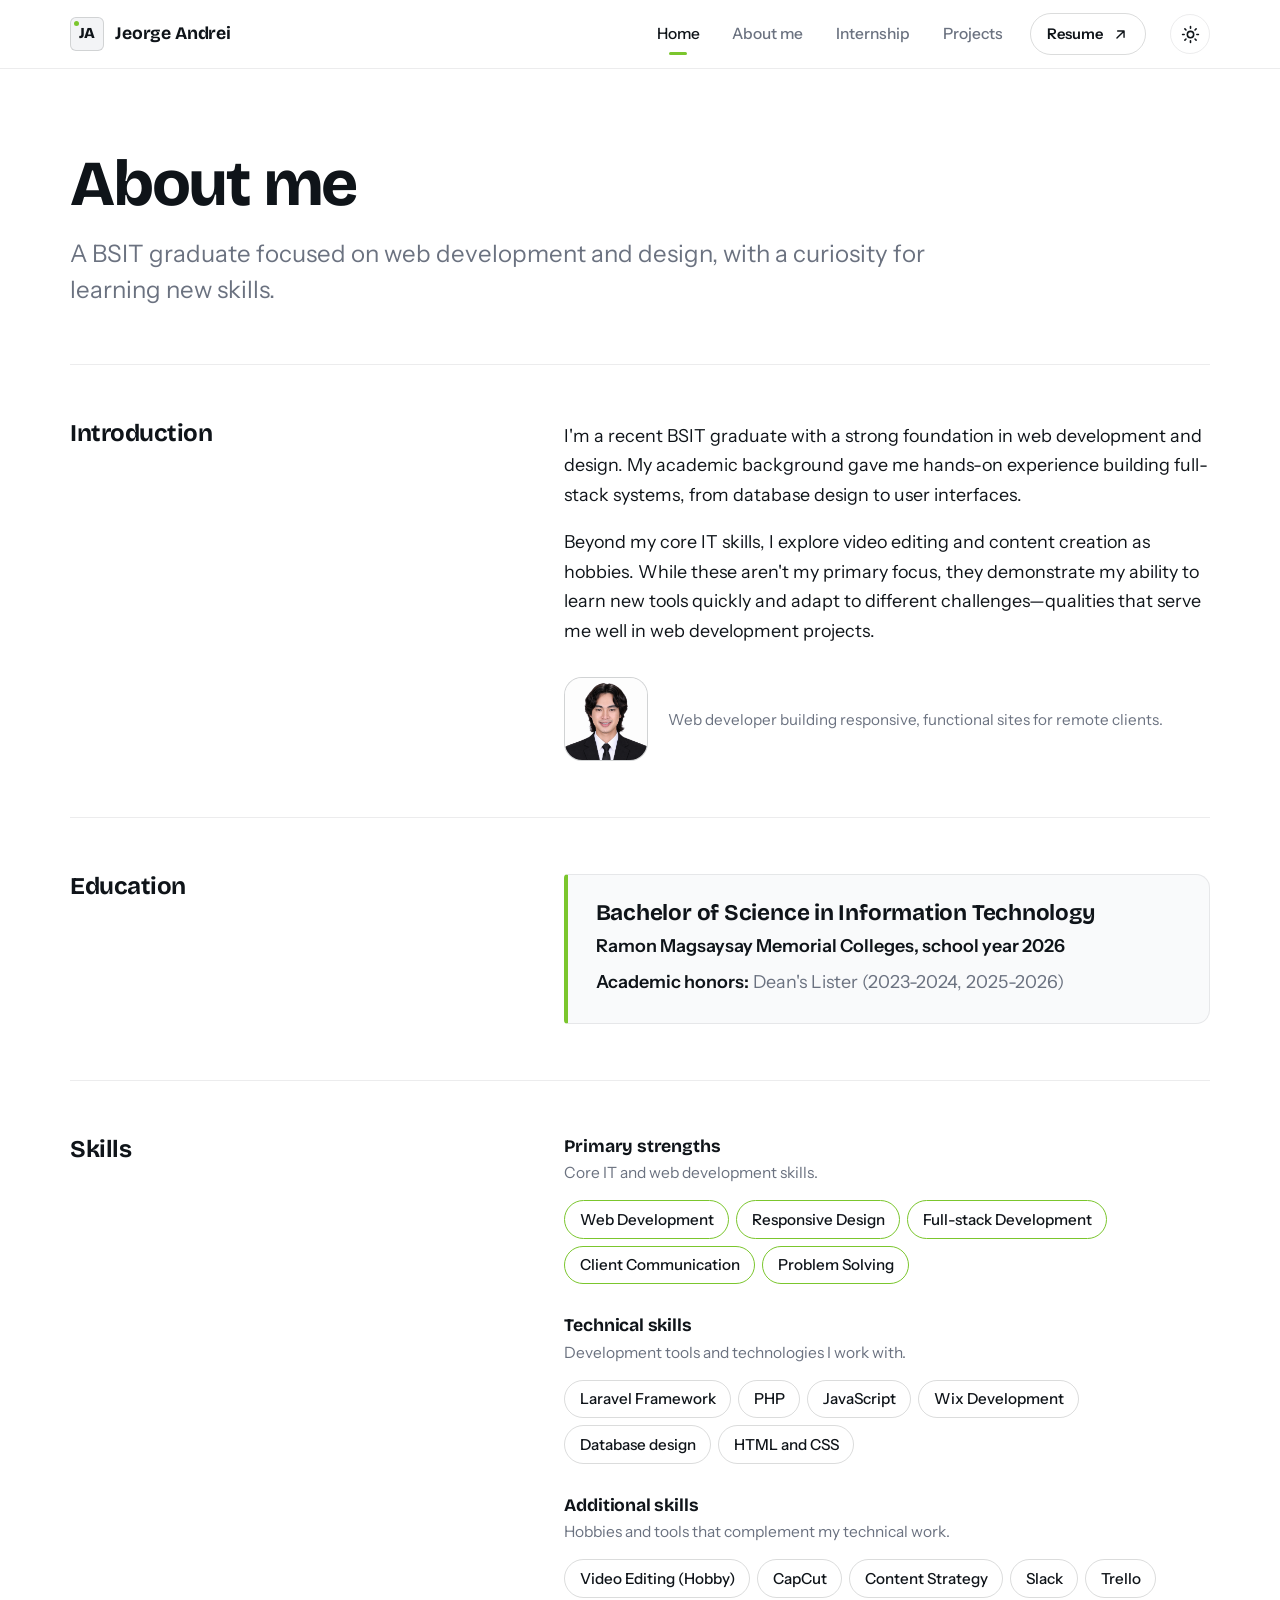
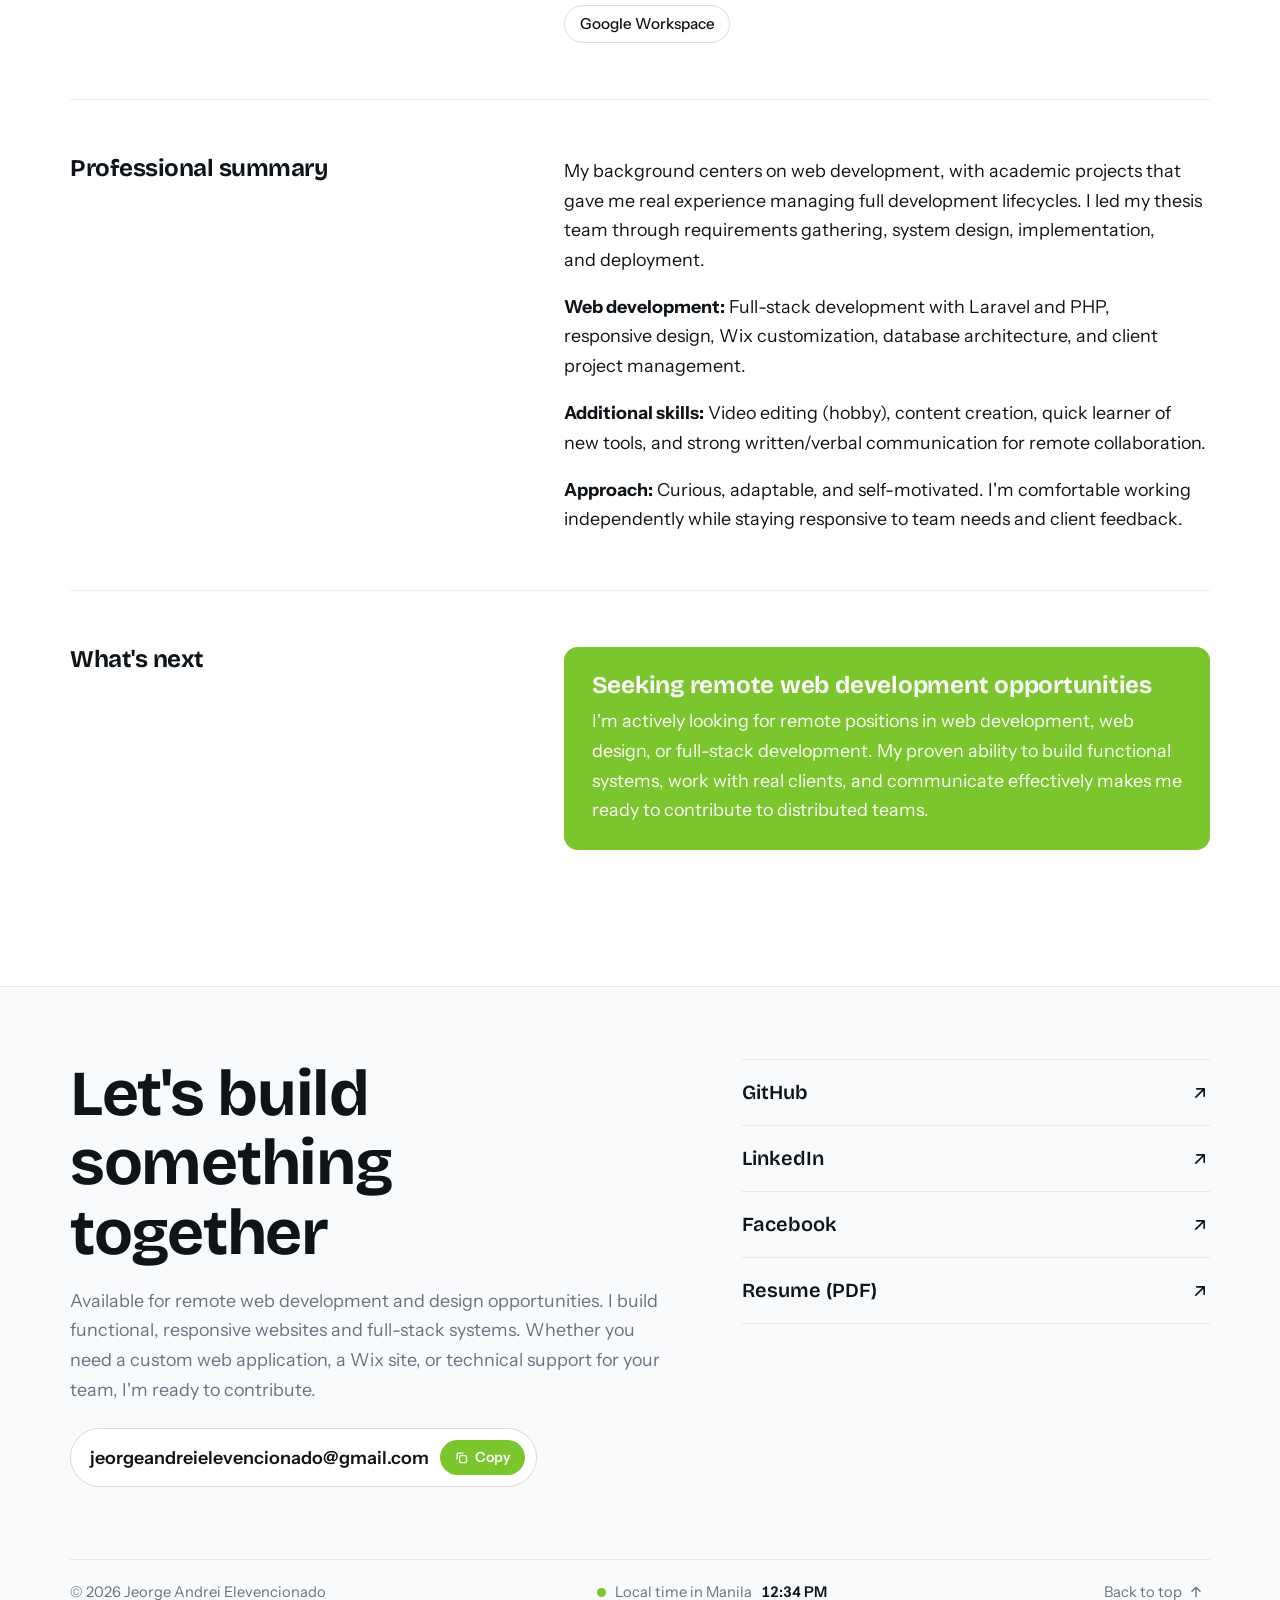
==== commit 9b9b0d9f: "testing" ====
--- a/about.html
+++ b/about.html
@@ -3,8 +3,8 @@
 <head>
 <meta charset="UTF-8">
 <meta name="viewport" content="width=device-width, initial-scale=1.0">
-<title>About me | Jeorge Andrei</title>
-<meta name="description" content="About Jeorge Andrei: BSIT graduate, education, skills and what I am looking for next.">
+<title>Jeorge Andrei | IT support, hardware and web development</title>
+<meta name="description" content="Portfolio of Jeorge Andrei, a BSIT graduate focused on hardware troubleshooting, PC assembly, technical support and web development.">
 <meta name="theme-color" content="#071f18">
 <link rel="icon" type="image/webp" href="images/kise-pageicon.webp">
 <link rel="preload" href="fonts/bricolage.woff2" as="font" type="font/woff2" crossorigin>
@@ -39,9 +39,9 @@
 </defs></svg>
 <header class="site-header">
   <div class="wrap">
-    <a class="brand" href="index.php" aria-label="Jeorge Andrei, home"><span class="brand-mark">JA</span><span>Jeorge Andrei</span></a>
+    <a class="brand" href="index.html" aria-label="Jeorge Andrei, home"><span class="brand-mark">JA</span><span>Jeorge Andrei</span></a>
     <nav class="nav" id="site-nav" aria-label="Main">
-      <a href="index.php">Home</a><a href="about.html" aria-current="page">About me</a><a href="internship.html">Internship</a><a href="projects.html">Projects</a>
+      <a href="index.html" aria-current="page">Home</a><a href="about.html">About me</a><a href="internship.html">Internship</a><a href="projects.html">Projects</a>
       <a class="btn btn-ghost btn-sm" href="ELEVENCIONADO_JEORGE_ANDREI_RESUME.pdf" target="_blank" rel="noopener">Resume <svg class="i" aria-hidden="true"><use href="#i-ext"/></svg></a>
     </nav>
     <div class="header-tools">
@@ -51,21 +51,21 @@
   </div>
   <div class="progress" aria-hidden="true"></div>
 </header>
+
 <main id="main">
 <section class="page-head"><div class="wrap">
   <h1>About me</h1>
-  <p class="lede">A recent BSIT graduate who likes fixing hardware and building the software around it.</p>
+  <p class="lede">A BSIT graduate focused on web development and design, with a curiosity for learning new skills.</p>
 </div></section>
 <div class="wrap">
   <section class="split">
     <h2>Introduction</h2>
     <div class="prose">
-      <p>I'm a recent BSIT graduate with a passion for computer hardware, IT support, and technical problem-solving.</p>
-      <p>Throughout my academic journey and internship experience, I've developed strong skills in hardware troubleshooting, system assembly, technical support, and software development.</p>
+      <p>I'm a recent BSIT graduate with a strong foundation in web development and design. My academic background gave me hands-on experience building full-stack systems, from database design to user interfaces.</p>
+      <p>Beyond my core IT skills, I explore video editing and content creation as hobbies. While these aren't my primary focus, they demonstrate my ability to learn new tools quickly and adapt to different challenges—qualities that serve me well in web development projects.</p>
       <div class="avatar-row">
-        <!-- TODO: add your photo: put it in images/ and replace the JA with <img src="images/your-photo.jpg" alt="Jeorge Andrei"> -->
-        <div class="avatar" aria-hidden="true">JA</div>
-        <p>Your photo can go here.<br>Replace the initials in about.html.</p>
+        <img src="images/profile.png" alt="Jeorge Andrei" class="avatar">
+        <p>Web developer building responsive, functional sites for remote clients.</p>
       </div>
     </div>
   </section>
@@ -80,23 +80,25 @@
   <section class="split">
     <h2>Skills</h2>
     <div class="skill-groups">
-      <div class="skill-group primary"><h3>Primary strengths</h3><p>What I do best and enjoy most.</p><div class="tags"><span class="tag">Hardware diagnostics</span><span class="tag">PC assembly</span><span class="tag">Technical support</span><span class="tag">Customer service</span><span class="tag">Inventory management</span></div></div>
-      <div class="skill-group"><h3>Secondary strengths</h3><p>The software side, from my academic projects.</p><div class="tags"><span class="tag">Full-stack development</span><span class="tag">Database design</span><span class="tag">Laravel</span><span class="tag">PHP</span><span class="tag">JavaScript</span><span class="tag">HTML and CSS</span></div></div>
+      <div class="skill-group primary"><h3>Primary strengths</h3><p>Core IT and web development skills.</p><div class="tags"><span class="tag">Web Development</span><span class="tag">Responsive Design</span><span class="tag">Full-stack Development</span><span class="tag">Client Communication</span><span class="tag">Problem Solving</span></div></div>
+      <div class="skill-group"><h3>Technical skills</h3><p>Development tools and technologies I work with.</p><div class="tags"><span class="tag">Laravel Framework</span><span class="tag">PHP</span><span class="tag">JavaScript</span><span class="tag">Wix Development</span><span class="tag">Database design</span><span class="tag">HTML and CSS</span></div></div>
+      <div class="skill-group"><h3>Additional skills</h3><p>Hobbies and tools that complement my technical work.</p><div class="tags"><span class="tag">Video Editing (Hobby)</span><span class="tag">CapCut</span><span class="tag">Content Strategy</span><span class="tag">Slack</span><span class="tag">Trello</span><span class="tag">Google Workspace</span></div></div>
     </div>
   </section>
   <section class="split">
     <h2>Professional summary</h2>
     <div class="prose">
-      <p>My background combines hands-on hardware experience from my internship with theoretical knowledge and practical software development skills from my academic projects.</p>
-      <p><strong>Primary strengths:</strong> Hardware diagnostics, PC assembly, technical support, and customer service.</p>
-      <p><strong>Secondary strengths:</strong> Full-stack development, database design, and web technologies.</p>
+      <p>My background centers on web development, with academic projects that gave me real experience managing full development lifecycles. I led my thesis team through requirements gathering, system design, implementation, and deployment.</p>
+      <p><strong>Web development:</strong> Full-stack development with Laravel and PHP, responsive design, Wix customization, database architecture, and client project management.</p>
+      <p><strong>Additional skills:</strong> Video editing (hobby), content creation, quick learner of new tools, and strong written/verbal communication for remote collaboration.</p>
+      <p><strong>Approach:</strong> Curious, adaptable, and self-motivated. I'm comfortable working independently while staying responsive to team needs and client feedback.</p>
     </div>
   </section>
   <section class="split">
     <h2>What's next</h2>
     <div class="looking" data-reveal>
-      <h3>Looking for an IT support or systems role</h3>
-      <p>I'm eager to apply my technical skills in an IT support or systems role while continuing to grow in both hardware and software.</p>
+      <h3>Seeking remote web development opportunities</h3>
+      <p>I'm actively looking for remote positions in web development, web design, or full-stack development. My proven ability to build functional systems, work with real clients, and communicate effectively makes me ready to contribute to distributed teams.</p>
     </div>
   </section>
 </div>
@@ -105,19 +107,19 @@
   <div class="wrap">
     <div class="footer-main">
       <div>
-        <h2>Let's work together</h2>
-        <p>I'm open to IT support, hardware and systems roles. Send me a message and I'll reply as soon as I can.</p>
+        <h2>Let's build something together</h2>
+        <p>Available for remote web development and design opportunities. I build functional, responsive websites and full-stack systems. Whether you need a custom web application, a Wix site, or technical support for your team, I'm ready to contribute.</p>
         <div class="email-row">
           <!-- TODO: replace both copies of the email below with your real address -->
-          <span class="email-chip"><a href="mailto:jeorgeandrei1@gmail.com" style="text-decoration:none">jeorgeandrei1@gmail.com</a>
+          <span class="email-chip"><a href="mailto:jeorgeandreielevencionado@gmail.com" style="text-decoration:none">jeorgeandreielevencionado@gmail.com</a>
             <button type="button" data-copy="your.email@example.com" aria-label="Copy email address"><svg class="i" aria-hidden="true"><use href="#i-copy"/></svg><span>Copy</span></button></span>
         </div>
       </div>
       <div class="footer-links">
         <!-- TODO: replace each # with your real profile link -->
-        <a href="https://github.com/esik11/" target="_blank" rel="noopener">GitHub <svg class="i" aria-hidden="true"><use href="#i-ext"/></svg></a>
+        <a href="https://github.com/esik11" target="_blank" rel="noopener">GitHub <svg class="i" aria-hidden="true"><use href="#i-ext"/></svg></a>
         <a href="https://www.linkedin.com/" target="_blank" rel="noopener">LinkedIn <svg class="i" aria-hidden="true"><use href="#i-ext"/></svg></a>
-        <a href="https://www.facebook.com/jeorge666/" target="_blank" rel="noopener">Facebook <svg class="i" aria-hidden="true"><use href="#i-ext"/></svg></a>
+        <a href="https://www.facebook.com/jeorge666" target="_blank" rel="noopener">Facebook <svg class="i" aria-hidden="true"><use href="#i-ext"/></svg></a>
         <a href="ELEVENCIONADO_JEORGE_ANDREI_RESUME.pdf" target="_blank" rel="noopener">Resume (PDF) <svg class="i" aria-hidden="true"><use href="#i-ext"/></svg></a>
       </div>
     </div>
@@ -132,3 +134,4 @@
 <script src="script.js"></script>
 </body>
 </html>
+
--- a/styles.css
+++ b/styles.css
@@ -1,7 +1,7 @@
 /* ==========================================================================
    Jeorge Andrei — Portfolio
-   Theme: a circuit board. Solder-mask green, copper traces, silkscreen white.
-   Edit the colors in the :root blocks below to re-skin the whole site.
+   Theme: Modern Startup - Midnight Black, Pure White, Lime Green Accent
+   60% Midnight Black | 30% Pure White | 10% Lime Green (60/30/10 rule)
    ========================================================================== */
 
 @font-face {
@@ -27,22 +27,22 @@
 
 /* ---------- Tokens ---------- */
 :root {
-  /* Dark board (default) */
-  --bg: #071f18;
-  --bg-2: #0c2b22;
-  --bg-3: #113628;
-  --ink: #edf1e8;
-  --muted: #9bb3a6;
-  --line: rgba(237, 241, 232, 0.14);
-  --line-strong: rgba(237, 241, 232, 0.28);
-  --copper: #e39a58;          /* accent fills, borders, big text */
-  --copper-text: #efab72;     /* accent used as small text */
-  --copper-ink: #1d1006;      /* text on top of copper */
-  --trace: #2c7a60;
-  --chip: #031610;
-  --chip-ink: #edf1e8;
-  --ok: #6fe3a0;
-  --shadow: 0 24px 60px -24px rgba(0, 0, 0, 0.6);
+  /* Dark theme (default) - Midnight & Lime Startup Style */
+  --bg: #0F1419;              /* 60% - Soft midnight black (main background) */
+  --bg-2: #1A1F26;            /* Card backgrounds (slightly lighter) */
+  --bg-3: #252B33;            /* Hover states, borders */
+  --ink: #FFFFFF;             /* 30% - Pure white (main text) */
+  --muted: #9CA3AF;           /* Muted text, secondary content */
+  --line: rgba(255, 255, 255, 0.08);      /* Subtle borders */
+  --line-strong: rgba(255, 255, 255, 0.15); /* Stronger borders */
+  --copper: #9EE73C;          /* 10% - Lime green accent (buttons, highlights) */
+  --copper-text: #B4FF39;     /* Brighter lime for large text/numbers */
+  --copper-ink: #0F1419;      /* Dark text on lime backgrounds */
+  --trace: #7BC62D;           /* Darker lime for subtle elements */
+  --chip: #0A0E0F;            /* Very dark chip/code backgrounds */
+  --chip-ink: #FFFFFF;        /* White text on dark chips */
+  --ok: #9EE73C;              /* Success state (lime green) */
+  --shadow: 0 24px 60px -24px rgba(0, 0, 0, 0.8);
 
   --font-display: "Bricolage", "Avenir Next", "Segoe UI", system-ui, sans-serif;
   --font-body: "Instrument", "Avenir Next", "Segoe UI", system-ui, sans-serif;
@@ -61,21 +61,22 @@
 }
 
 :root[data-theme="light"] {
-  --bg: #eef2e9;
-  --bg-2: #e2e9dc;
-  --bg-3: #d5dfcd;
-  --ink: #0a2a21;
-  --muted: #4d675b;
-  --line: rgba(10, 42, 33, 0.16);
-  --line-strong: rgba(10, 42, 33, 0.34);
-  --copper: #c97d3a;
-  --copper-text: #96521a;
-  --copper-ink: #1d1006;
-  --trace: #7ba693;
-  --chip: #0a2a21;
-  --chip-ink: #eef2e9;
-  --ok: #1d8a52;
-  --shadow: 0 24px 50px -28px rgba(10, 42, 33, 0.45);
+  /* Light theme - Inverted with darker lime for readability */
+  --bg: #FFFFFF;              /* Pure white background */
+  --bg-2: #F9FAFB;            /* Light gray for cards */
+  --bg-3: #F3F4F6;            /* Hover states */
+  --ink: #0F1419;             /* Dark text */
+  --muted: #6B7280;           /* Muted gray text */
+  --line: rgba(15, 20, 25, 0.08);
+  --line-strong: rgba(15, 20, 25, 0.15);
+  --copper: #7BC62D;          /* Darker lime for light mode (better contrast) */
+  --copper-text: #6BA828;     /* Even darker for small text */
+  --copper-ink: #FFFFFF;      /* White text on lime */
+  --trace: #9EE73C;           /* Lighter lime for subtle elements */
+  --chip: #F3F4F6;            /* Light chip backgrounds */
+  --chip-ink: #0F1419;        /* Dark text on light chips */
+  --ok: #7BC62D;              /* Success state */
+  --shadow: 0 24px 50px -28px rgba(15, 20, 25, 0.25);
   color-scheme: light;
 }
 
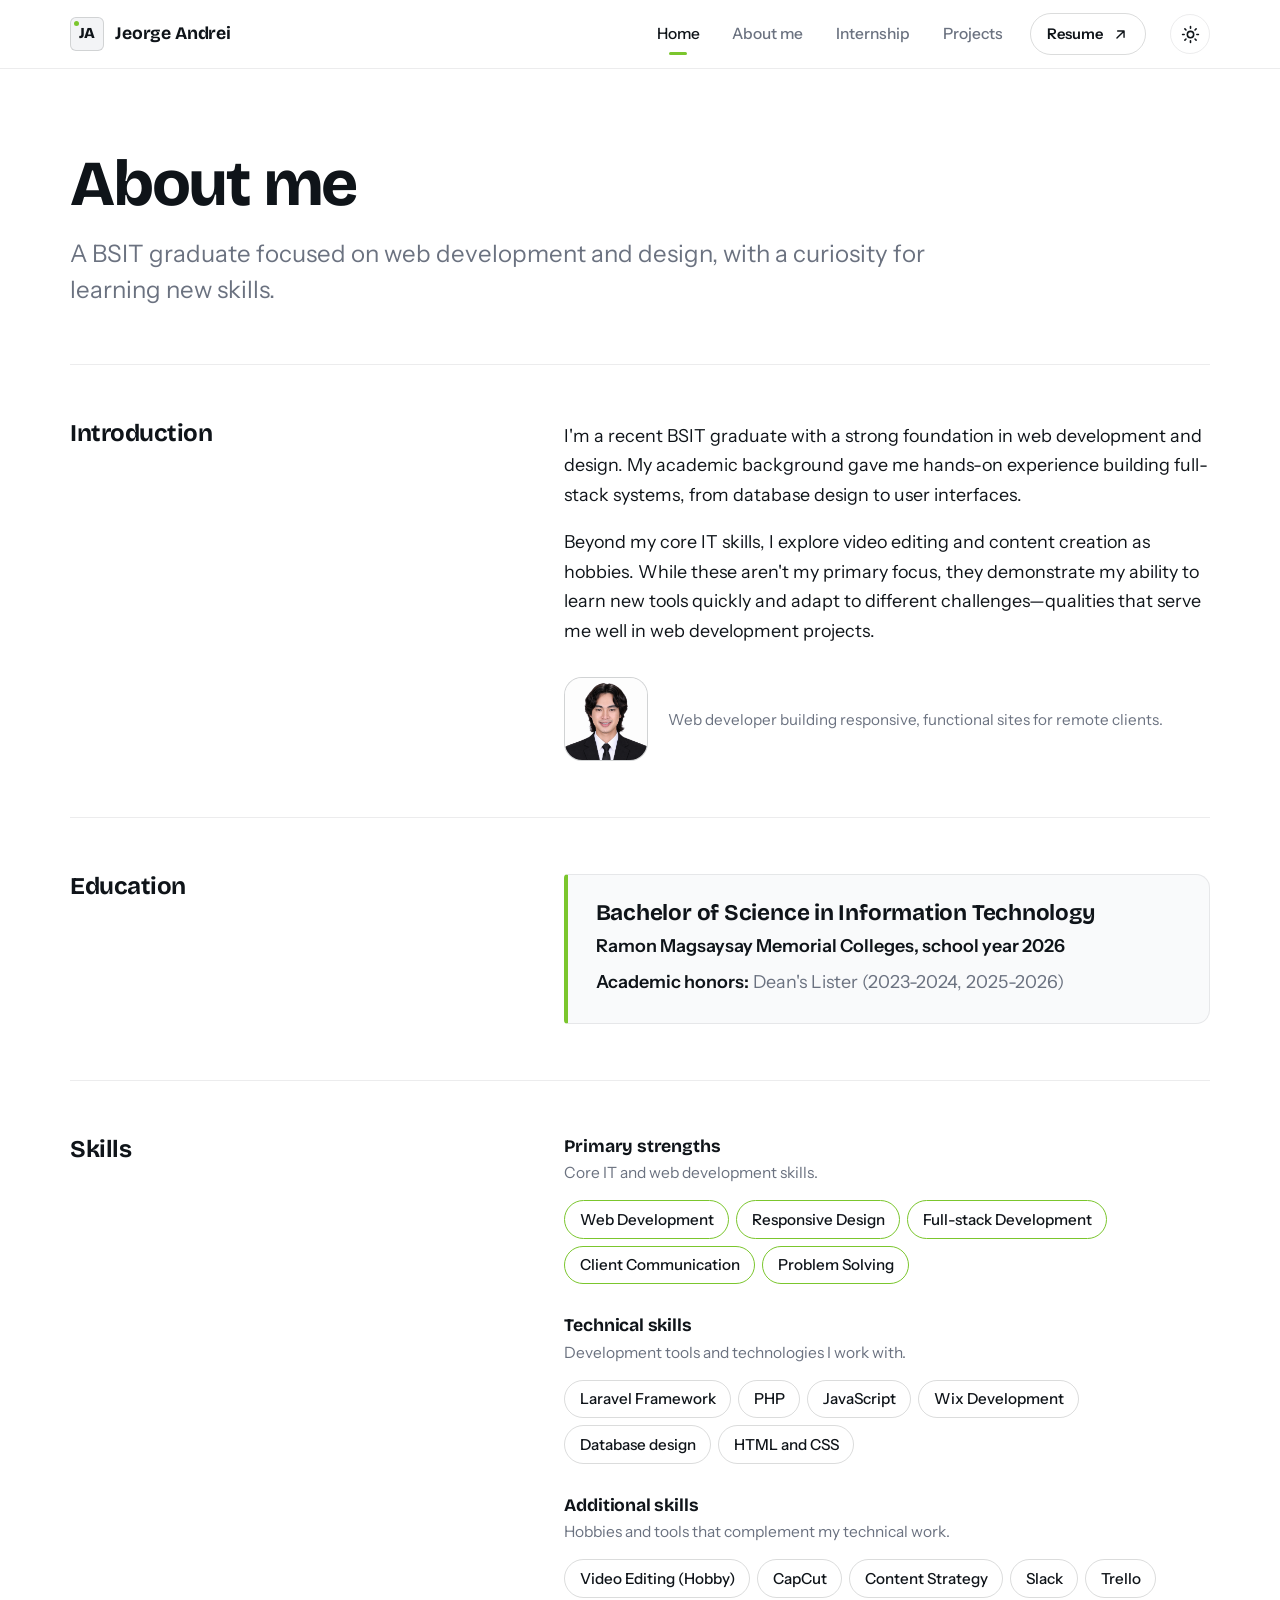
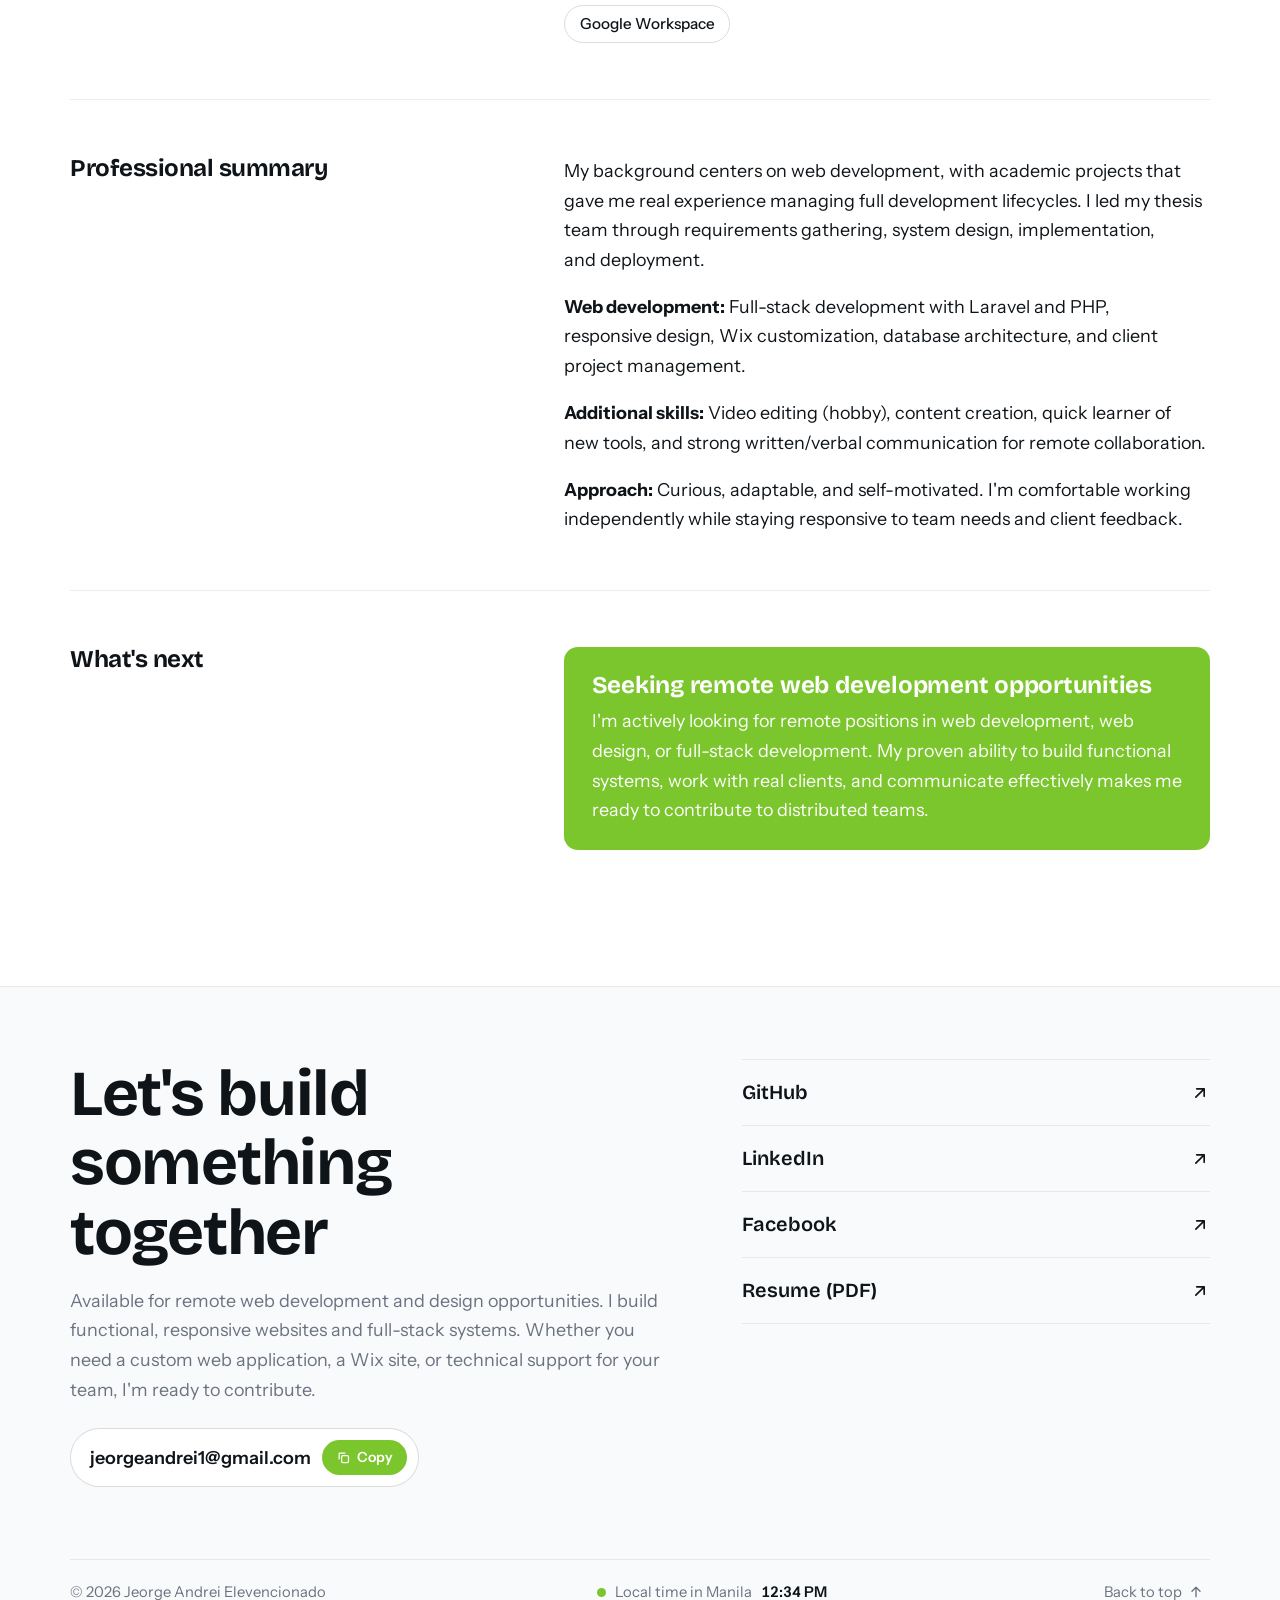
==== commit bcdc75ba: "testing 2, update the email back to original" ====
--- a/about.html
+++ b/about.html
@@ -111,7 +111,7 @@
         <p>Available for remote web development and design opportunities. I build functional, responsive websites and full-stack systems. Whether you need a custom web application, a Wix site, or technical support for your team, I'm ready to contribute.</p>
         <div class="email-row">
           <!-- TODO: replace both copies of the email below with your real address -->
-          <span class="email-chip"><a href="mailto:jeorgeandreielevencionado@gmail.com" style="text-decoration:none">jeorgeandreielevencionado@gmail.com</a>
+          <span class="email-chip"><a href="mailto:jeorgeandreie1@gmail.com" style="text-decoration:none">jeorgeandrei1@gmail.com</a>
             <button type="button" data-copy="your.email@example.com" aria-label="Copy email address"><svg class="i" aria-hidden="true"><use href="#i-copy"/></svg><span>Copy</span></button></span>
         </div>
       </div>
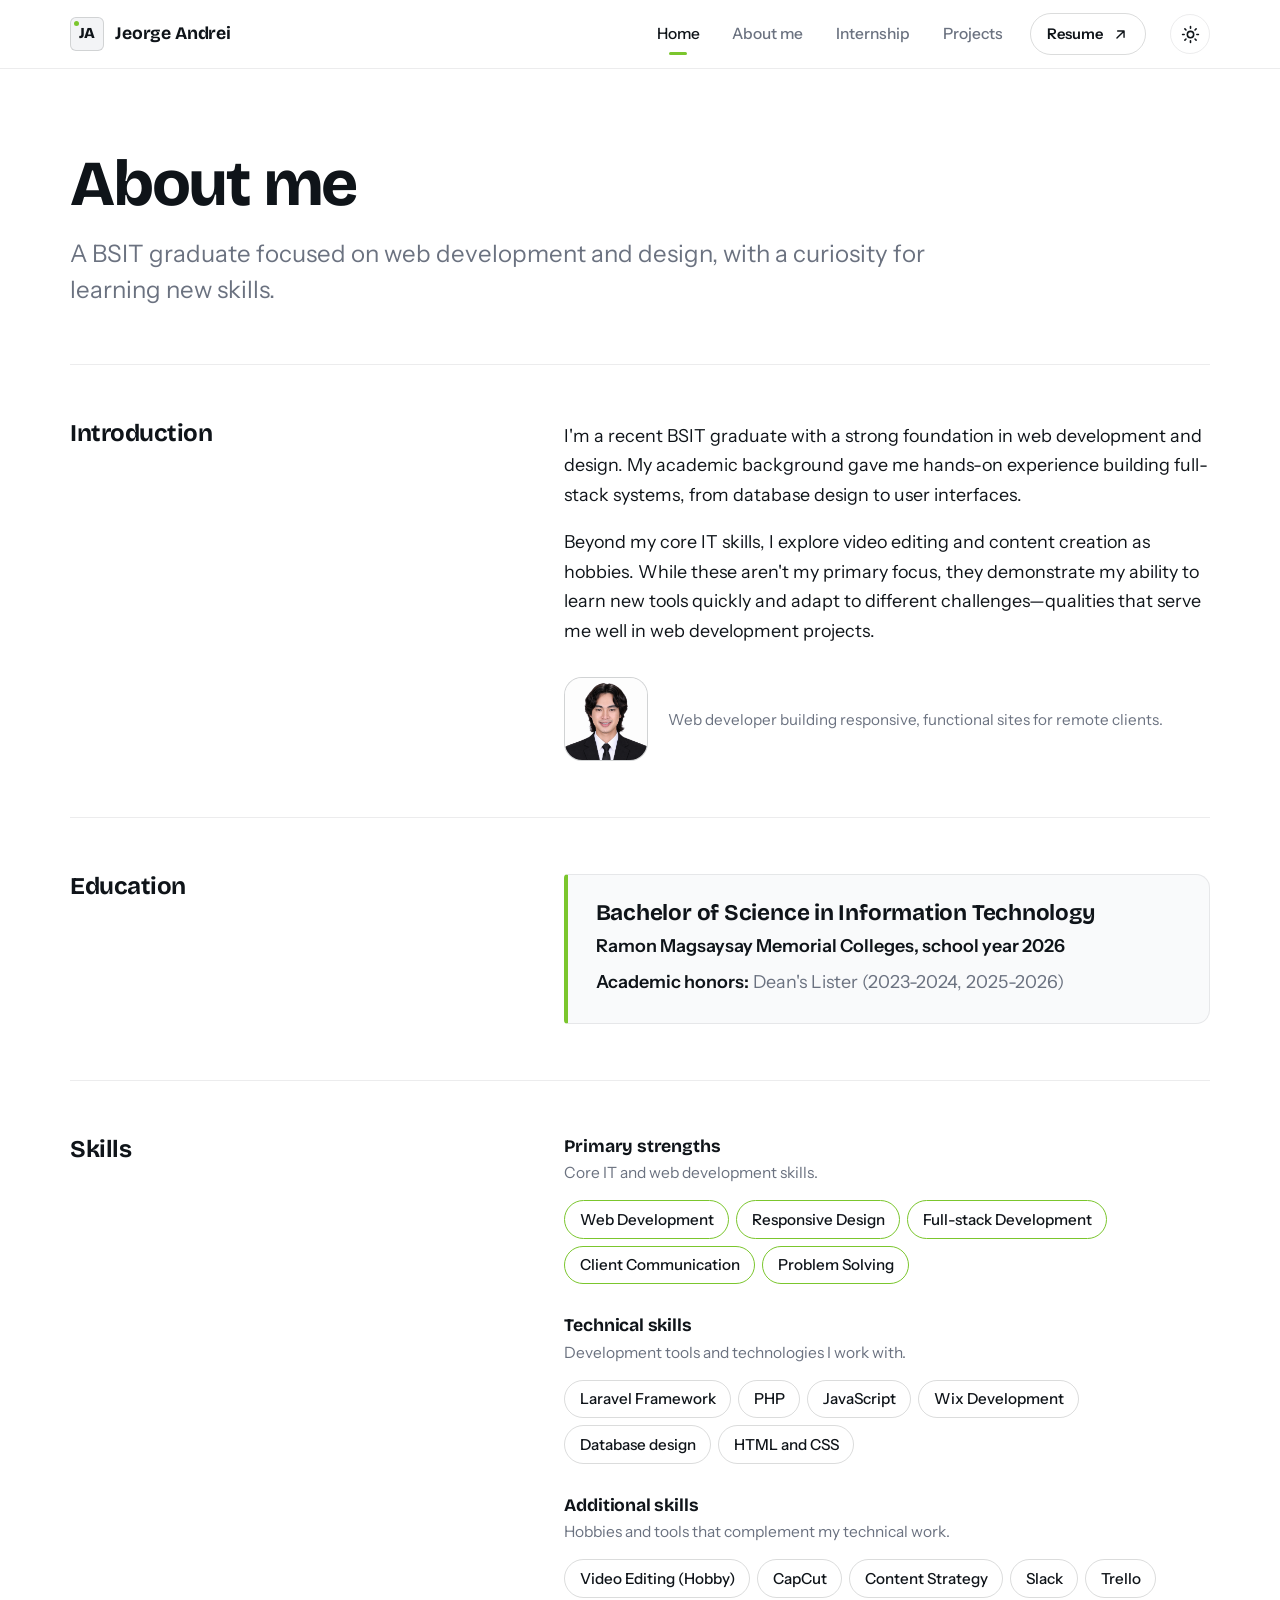
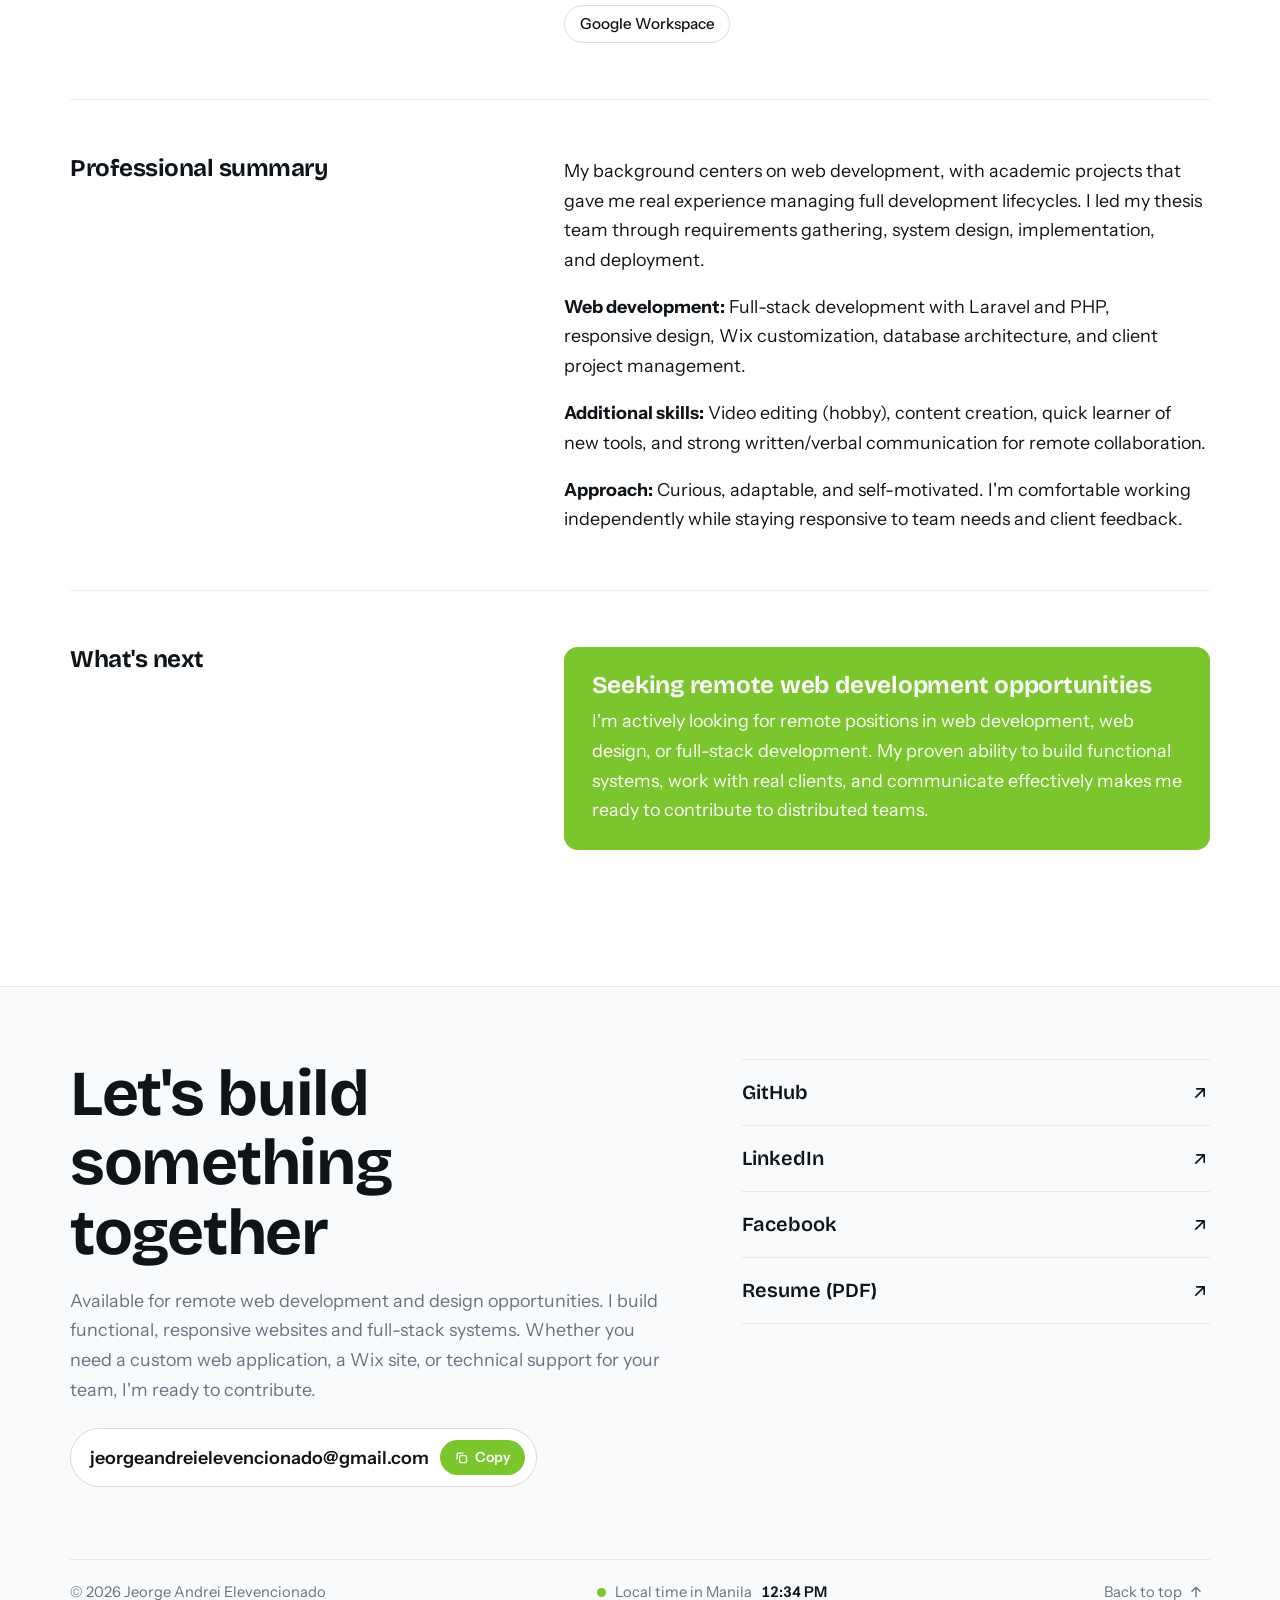
==== commit a0a62863: "testing phase part 3" ====
--- a/about.html
+++ b/about.html
@@ -111,7 +111,7 @@
         <p>Available for remote web development and design opportunities. I build functional, responsive websites and full-stack systems. Whether you need a custom web application, a Wix site, or technical support for your team, I'm ready to contribute.</p>
         <div class="email-row">
           <!-- TODO: replace both copies of the email below with your real address -->
-          <span class="email-chip"><a href="mailto:jeorgeandreie1@gmail.com" style="text-decoration:none">jeorgeandrei1@gmail.com</a>
+          <span class="email-chip"><a href="mailto:jeorgeandreielevencionado@gmail.com" style="text-decoration:none">jeorgeandreielevencionado@gmail.com</a>
             <button type="button" data-copy="your.email@example.com" aria-label="Copy email address"><svg class="i" aria-hidden="true"><use href="#i-copy"/></svg><span>Copy</span></button></span>
         </div>
       </div>
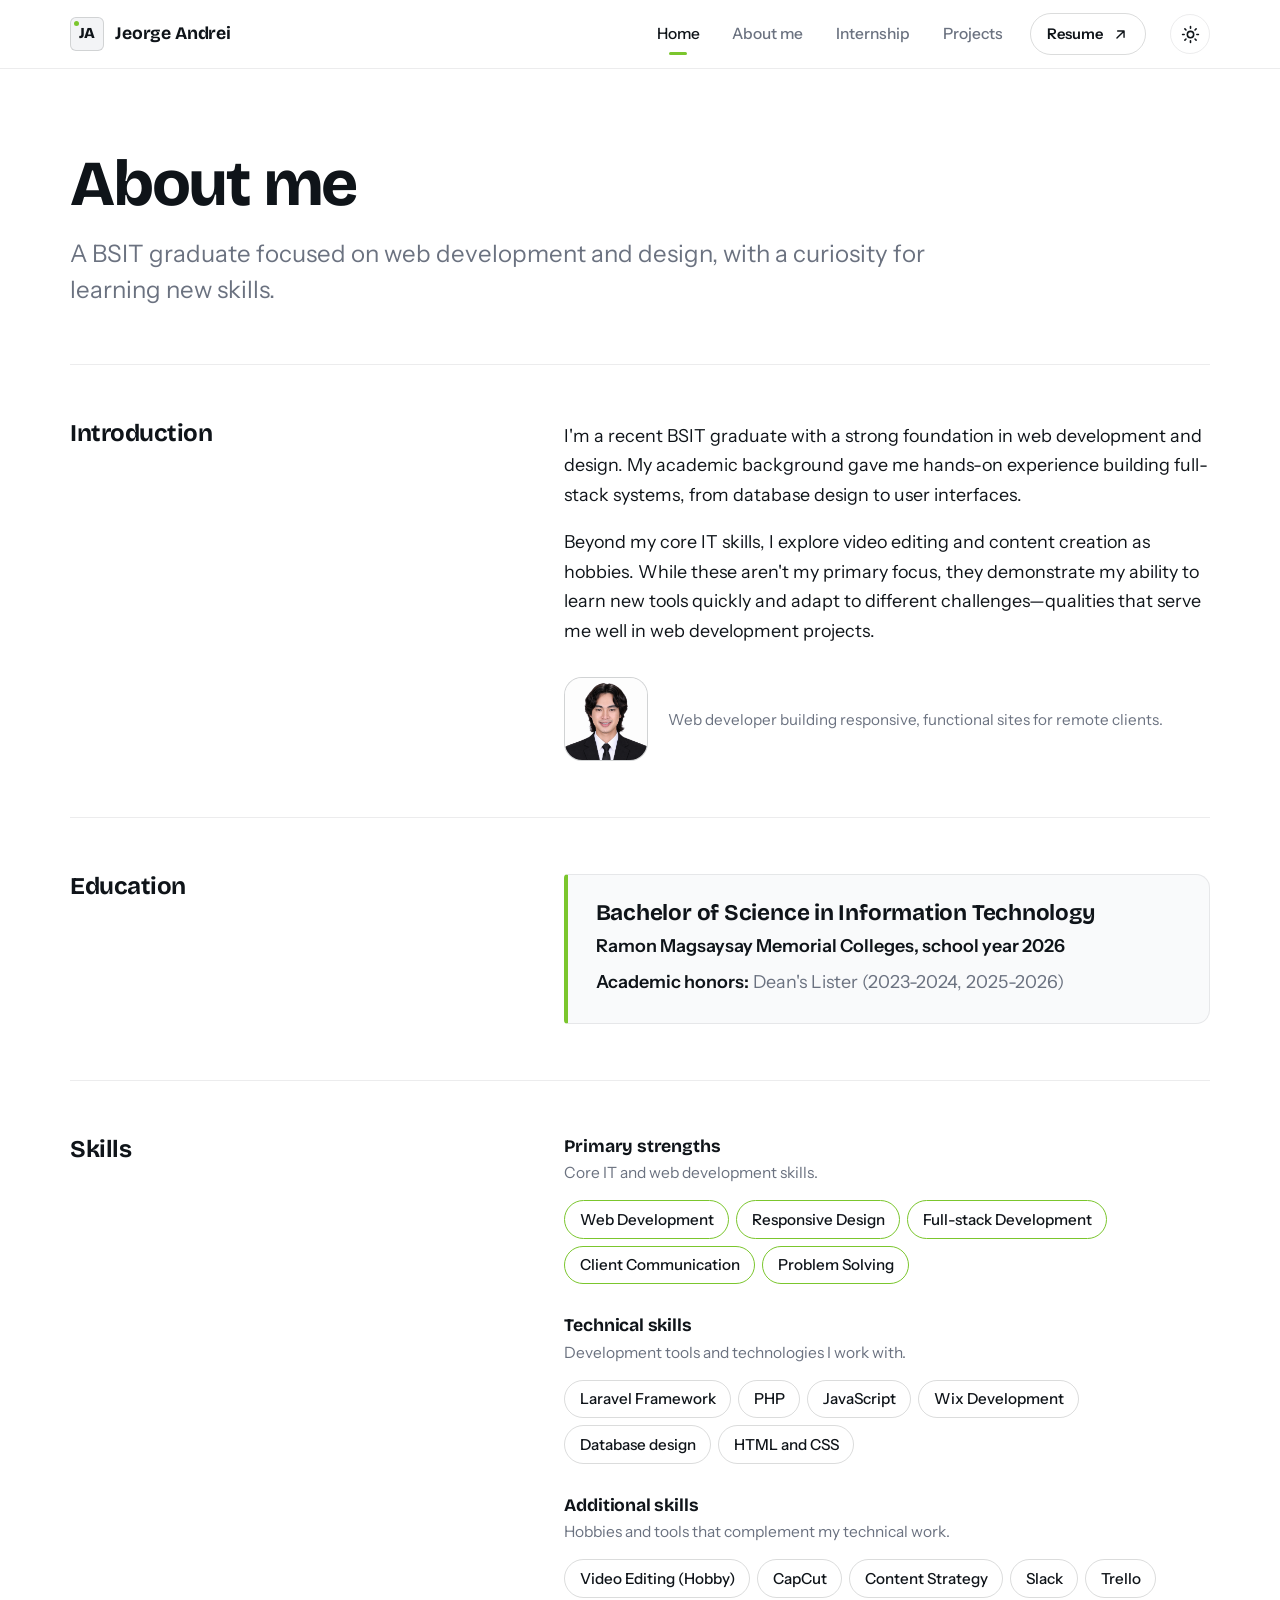
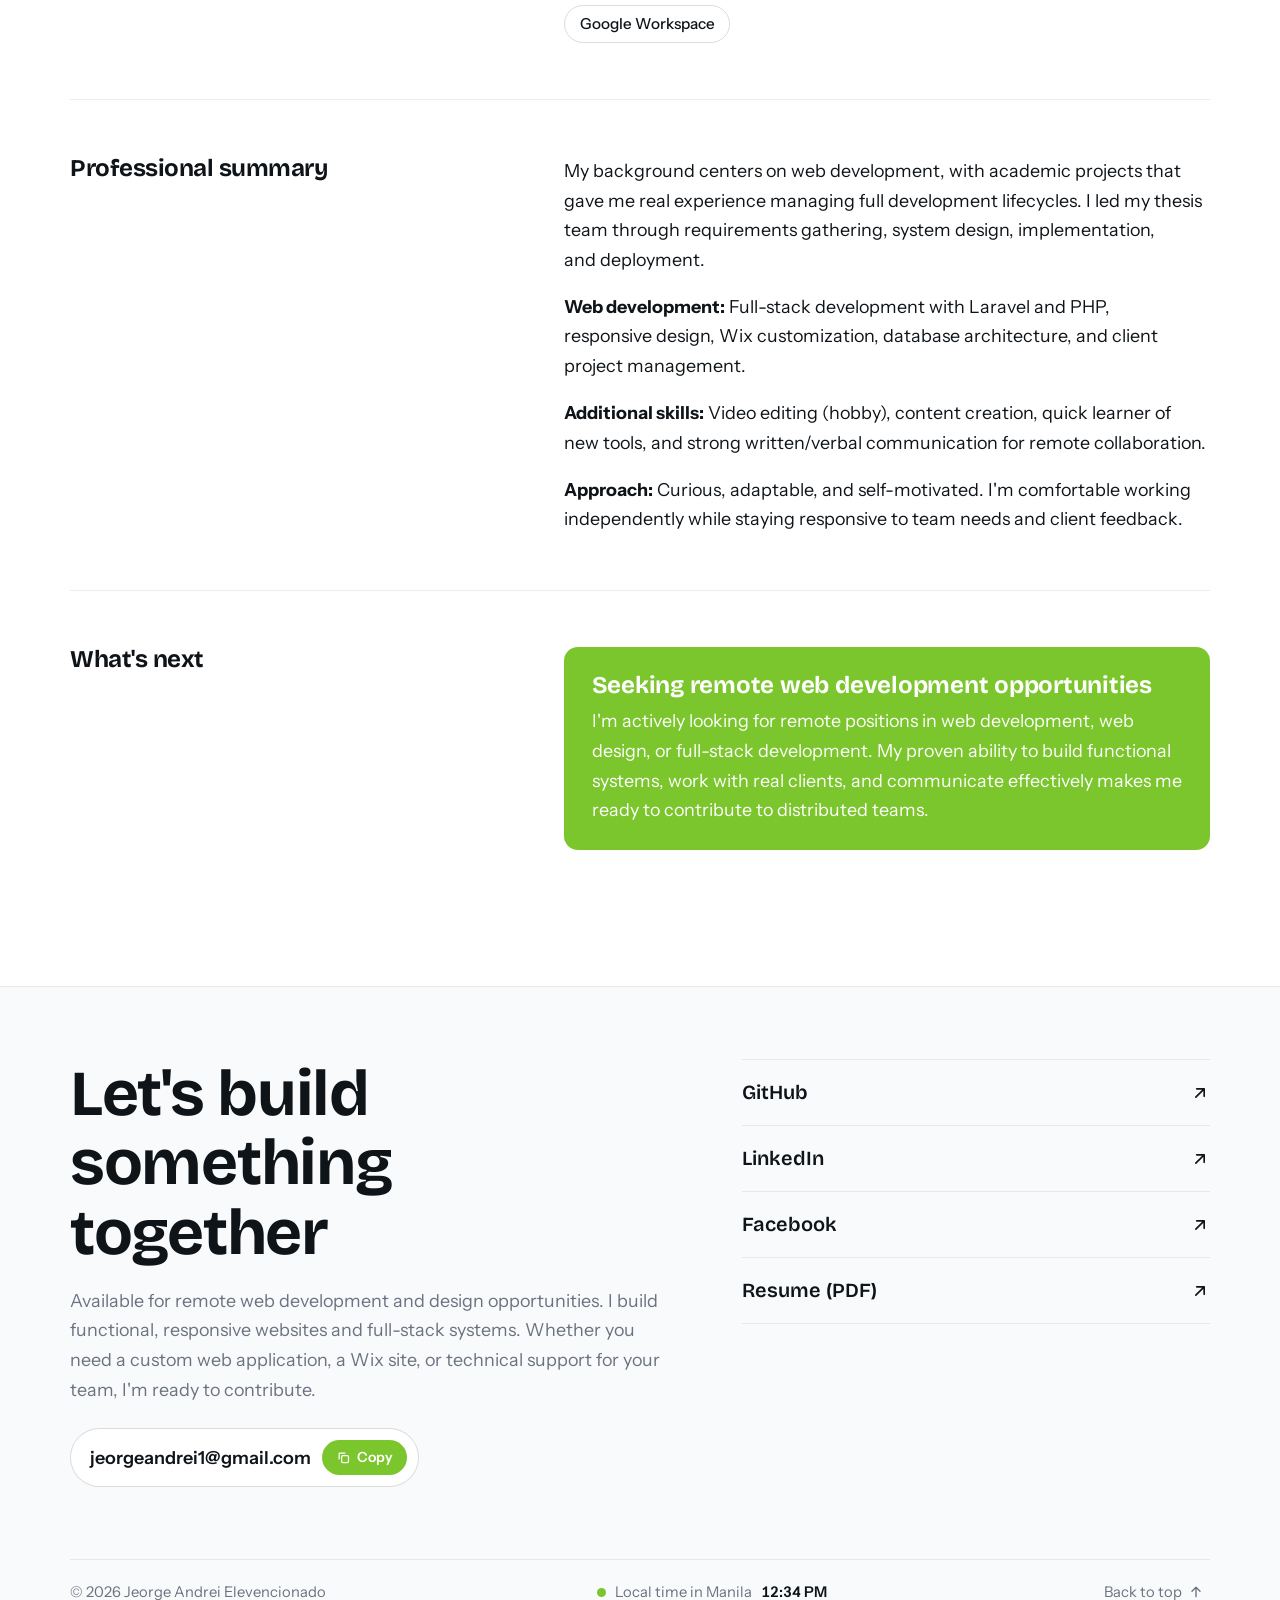
==== commit ff5a457b: "testing phase 4" ====
--- a/about.html
+++ b/about.html
@@ -111,7 +111,7 @@
         <p>Available for remote web development and design opportunities. I build functional, responsive websites and full-stack systems. Whether you need a custom web application, a Wix site, or technical support for your team, I'm ready to contribute.</p>
         <div class="email-row">
           <!-- TODO: replace both copies of the email below with your real address -->
-          <span class="email-chip"><a href="mailto:jeorgeandreielevencionado@gmail.com" style="text-decoration:none">jeorgeandreielevencionado@gmail.com</a>
+          <span class="email-chip"><a href="mailto:jeorgeandrei1@gmail.com" style="text-decoration:none">jeorgeandrei1@gmail.com</a>
             <button type="button" data-copy="your.email@example.com" aria-label="Copy email address"><svg class="i" aria-hidden="true"><use href="#i-copy"/></svg><span>Copy</span></button></span>
         </div>
       </div>
